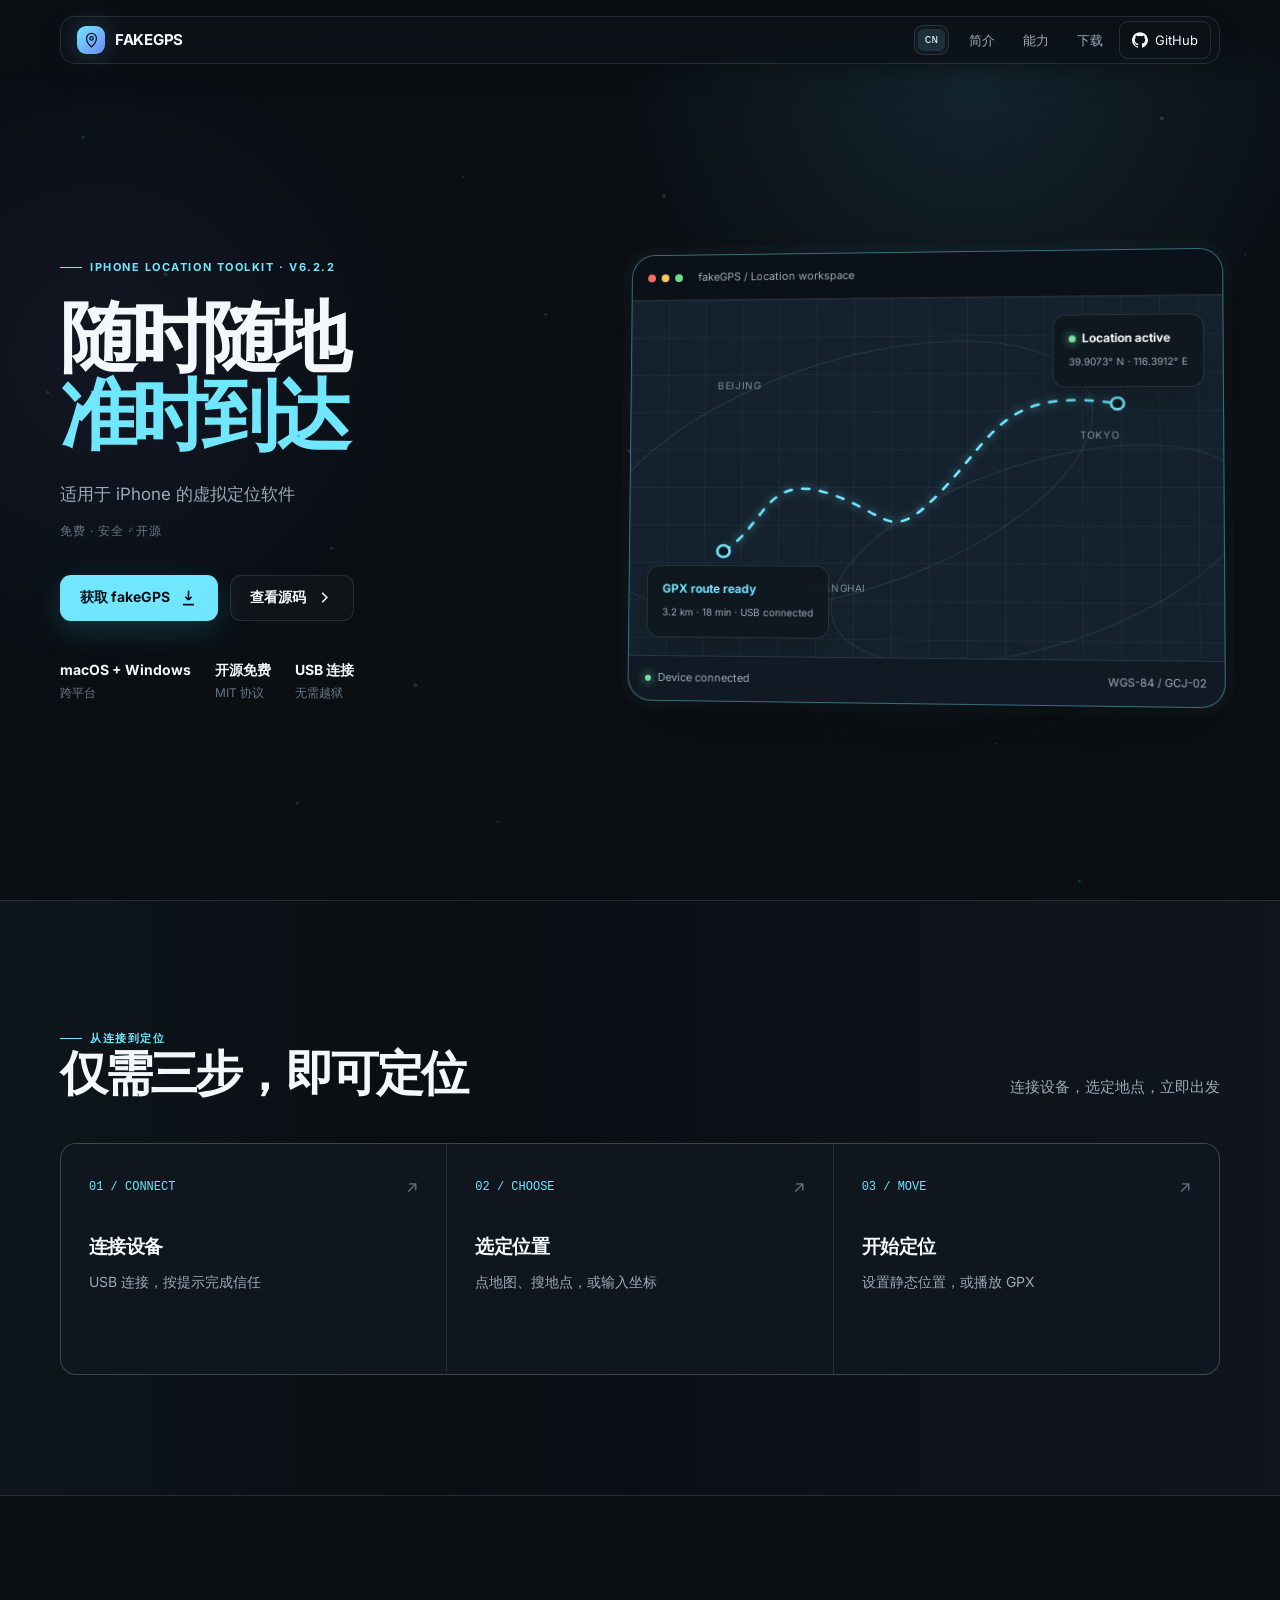
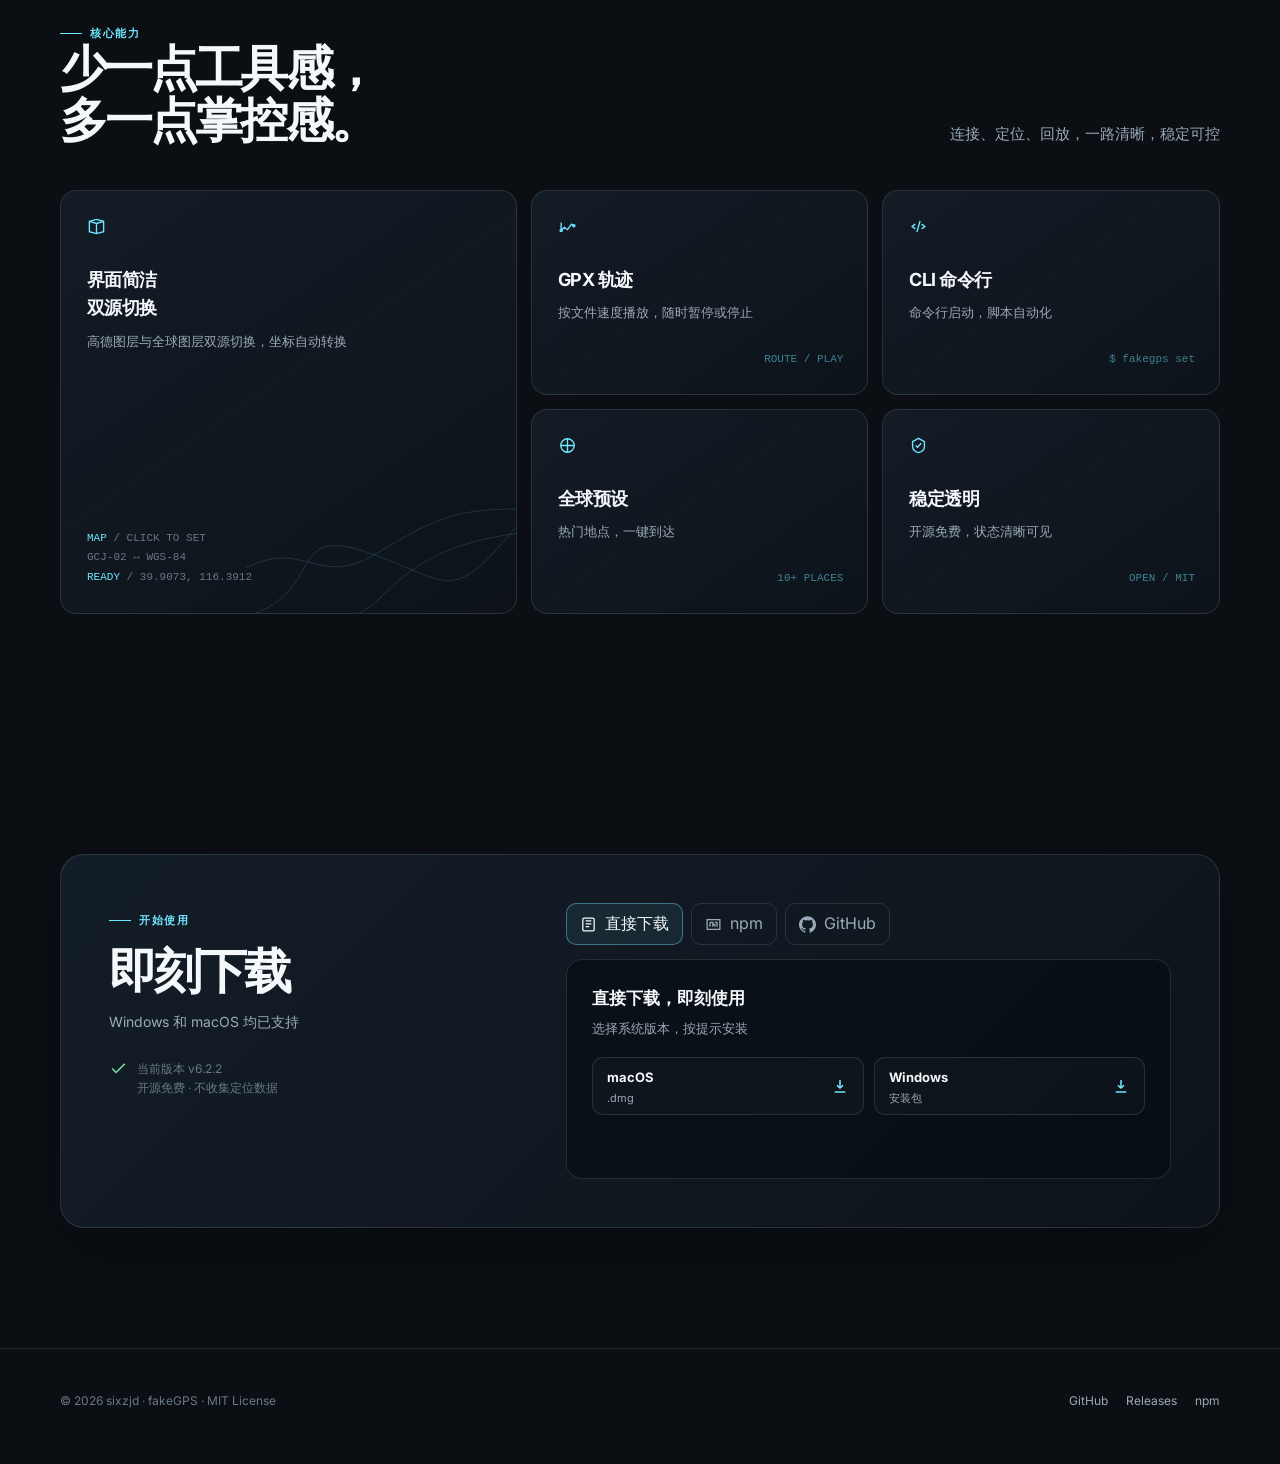
==== index.html @ bf34155f "content: clarify product purpose in hero" ====
<!doctype html>
<html lang="zh-CN">
<head>
  <meta charset="utf-8">
  <meta name="viewport" content="width=device-width, initial-scale=1">
  <meta name="theme-color" content="#0b0f14">
  <meta name="description" content="fakeGPS 是一款适用于 macOS 和 Windows 的 iPhone 虚拟定位工具。连接 iPhone，选择地点，立即生效，支持地图点选、GPX 轨迹和坐标转换。">
  <meta name="keywords" content="fakeGPS, Fake GPS, iPhone 虚拟定位, iPhone GPS 模拟, iOS 虚拟定位, GPS spoofing, iPhone location changer, GPX, macOS, Windows">
  <meta name="author" content="sixzjd">
  <meta name="robots" content="index,follow,max-image-preview:large">
  <link rel="canonical" href="https://www.sixzjd.sbs/">
  <link rel="alternate" hreflang="zh-CN" href="https://www.sixzjd.sbs/">
  <link rel="alternate" hreflang="en" href="https://www.sixzjd.sbs/?lang=en">
  <link rel="alternate" hreflang="x-default" href="https://www.sixzjd.sbs/">
  <link rel="icon" type="image/svg+xml" href="/favicon.svg">
  <title>fakeGPS — 随时随地，准时到达</title>
  <meta property="og:type" content="website">
  <meta property="og:site_name" content="fakeGPS">
  <meta property="og:title" content="fakeGPS — iPhone 虚拟定位工具">
  <meta property="og:description" content="连接 iPhone，选择地点，立即生效。支持 macOS、Windows、地图点选与 GPX 轨迹。">
  <meta property="og:url" content="https://www.sixzjd.sbs/">
  <meta property="og:image" content="https://www.sixzjd.sbs/og-image.svg">
  <meta name="twitter:card" content="summary_large_image">
  <meta name="twitter:title" content="fakeGPS — iPhone 虚拟定位工具">
  <meta name="twitter:description" content="A clean iPhone virtual location tool for macOS and Windows.">
  <meta name="twitter:image" content="https://www.sixzjd.sbs/og-image.svg">
  <style>
    @import url('https://fonts.googleapis.com/css2?family=Inter:wght@400;500;600;700;800&display=swap');

    :root {
      --bg: #0b0f14;
      --bg-soft: #10161e;
      --panel: rgba(19, 28, 38, .76);
      --panel-solid: #141e29;
      --panel-hover: #1a2936;
      --line: rgba(205, 229, 240, .13);
      --line-strong: rgba(116, 225, 255, .42);
      --text: #f5f8fa;
      --muted: #9baab8;
      --faint: #687887;
      --cyan: #70e7ff;
      --cyan-strong: #22c7ed;
      --indigo: #a0a9ff;
      --green: #79e2a1;
      --danger: #ff8e8e;
      --radius-sm: 10px;
      --radius-md: 16px;
      --radius-lg: 24px;
      --ease: cubic-bezier(.16, 1, .3, 1);
      --shadow: 0 24px 80px rgba(0, 0, 0, .28);
    }

    * { box-sizing: border-box; }
    html { scroll-behavior: smooth; }
    body {
      margin: 0;
      background: var(--bg);
      color: var(--text);
      font-family: Inter, -apple-system, BlinkMacSystemFont, "Segoe UI", sans-serif;
      line-height: 1.6;
      -webkit-font-smoothing: antialiased;
      overflow-x: hidden;
    }
    body::before {
      content: "";
      position: fixed;
      inset: 0;
      pointer-events: none;
      background:
        radial-gradient(circle at 76% 8%, rgba(70, 184, 220, .13), transparent 28%),
        radial-gradient(circle at 8% 40%, rgba(103, 112, 224, .08), transparent 24%);
      z-index: -2;
    }
    a { color: inherit; }
    button, a { -webkit-tap-highlight-color: transparent; }
    button { font: inherit; }
    :focus-visible { outline: 2px solid var(--cyan); outline-offset: 4px; }
    .skip-link { position: fixed; left: 16px; top: 12px; transform: translateY(-160%); z-index: 999; background: var(--cyan); color: #061018; padding: 10px 14px; border-radius: 8px; font-weight: 700; }
    .skip-link:focus { transform: translateY(0); }
    .wrap { width: min(1160px, calc(100% - 40px)); margin: 0 auto; }

    /* Navigation */
    .nav-shell { position: sticky; top: 0; z-index: 50; padding: 16px 0; background: linear-gradient(var(--bg) 40%, transparent); }
    nav { display: flex; align-items: center; justify-content: space-between; min-height: 48px; padding: 0 8px 0 16px; border: 1px solid var(--line); border-radius: 15px; background: rgba(13, 19, 26, .78); backdrop-filter: blur(18px); box-shadow: 0 10px 30px rgba(0,0,0,.12); }
    .brand { display: inline-flex; align-items: center; gap: 10px; text-decoration: none; font-size: 15px; font-weight: 700; letter-spacing: -.02em; }
    .brand-mark { display: grid; place-items: center; width: 28px; height: 28px; border-radius: 9px; background: linear-gradient(135deg, var(--cyan), #7288ff); color: #061018; box-shadow: 0 0 24px rgba(112, 231, 255, .22); }
    .brand-mark svg { width: 17px; height: 17px; }
    .nav-links { display: flex; align-items: center; gap: 4px; }
    .language-switch { display: inline-flex; align-items: center; gap: 3px; margin-right: 4px; padding: 3px; border: 1px solid var(--line); border-radius: 9px; background: rgba(255,255,255,.03); }
    .language-switch button { border: 0; border-radius: 6px; padding: 5px 7px; color: var(--muted); background: transparent; font: 11px ui-monospace, SFMono-Regular, Menlo, monospace; cursor: pointer; }
    .language-switch button.active, .language-switch button:hover { color: var(--text); background: rgba(112,231,255,.12); }
    .nav-links a { padding: 8px 12px; color: var(--muted); text-decoration: none; font-size: 13px; border-radius: 9px; transition: background .2s, color .2s; }
    .nav-links a:hover { color: var(--text); background: rgba(255,255,255,.06); }
    .nav-github { display: inline-flex !important; align-items: center; gap: 7px; color: var(--text) !important; border: 1px solid var(--line); }
    .nav-github svg { width: 16px; height: 16px; }

    /* Shared */
    .eyebrow { display: inline-flex; align-items: center; gap: 8px; color: var(--cyan); font-size: 11px; font-weight: 700; letter-spacing: .14em; text-transform: uppercase; }
    .eyebrow::before { content: ""; width: 22px; height: 1px; background: var(--cyan); }
    h1, h2, h3, p { margin: 0; }
    h1 { font-size: clamp(42px, 6vw, 78px); line-height: 1.02; letter-spacing: -.075em; }
    h2 { font-size: clamp(30px, 4vw, 48px); line-height: 1.08; letter-spacing: -.06em; }
    .muted { color: var(--muted); }
    .section { padding: 120px 0; }
    .section-head { display: flex; align-items: end; justify-content: space-between; gap: 32px; margin-bottom: 44px; }
    .section-head p { max-width: 420px; color: var(--muted); font-size: 15px; }
    .icon { width: 19px; height: 19px; flex: 0 0 auto; }

    /* Hero */
    .hero { position: relative; min-height: calc(100vh - 80px); display: grid; grid-template-columns: .9fr 1.1fr; align-items: center; gap: 76px; padding: 82px 0 110px; }
    .hero-copy { position: relative; z-index: 2; }
    .hero-copy h1 { max-width: 640px; margin: 22px 0 24px; }
    .hero-copy h1 span { display: block; }
    .hero-copy h1 .hero-title-primary { color: var(--text); }
    .hero-copy h1 .accent { color: var(--cyan); }
    .hero-lede { max-width: 490px; color: var(--muted); font-size: 17px; line-height: 1.8; }
    .hero-proof { margin-top: 12px; color: var(--faint); font-size: 12px; letter-spacing: .08em; }
    .hero-actions { display: flex; flex-wrap: wrap; gap: 12px; margin-top: 34px; }
    .button { display: inline-flex; align-items: center; justify-content: center; gap: 9px; min-height: 46px; padding: 0 19px; border-radius: 11px; border: 1px solid transparent; text-decoration: none; font-size: 14px; font-weight: 700; cursor: pointer; transition: transform .22s var(--ease), background .22s, border-color .22s, box-shadow .22s; }
    .button:hover { transform: translateY(-2px); }
    .button-primary { color: #061018; background: var(--cyan); box-shadow: 0 10px 30px rgba(34, 199, 237, .18); }
    .button-primary:hover { background: #a1f2ff; box-shadow: 0 14px 38px rgba(34, 199, 237, .28); }
    .button-ghost { color: var(--text); border-color: var(--line); background: rgba(255,255,255,.025); }
    .button-ghost:hover { background: rgba(255,255,255,.08); border-color: var(--line-strong); }
    .hero-meta { display: flex; gap: 24px; margin-top: 38px; color: var(--faint); font-size: 12px; }
    .hero-meta strong { display: block; margin-bottom: 2px; color: var(--text); font-size: 14px; }

    /* Product preview */
    .preview-wrap { position: relative; min-width: 0; perspective: 1200px; }
    .preview-glow { position: absolute; inset: 12% 8% -8%; background: radial-gradient(ellipse, rgba(82, 194, 230, .22), transparent 68%); filter: blur(25px); pointer-events: none; }
    .preview { position: relative; overflow: hidden; border: 1px solid var(--line-strong); border-radius: var(--radius-lg); background: #111a24; box-shadow: var(--shadow), 0 0 0 8px rgba(112,231,255,.025); transform: rotateY(-4deg) rotateX(2deg); transition: transform .6s var(--ease); }
    .preview-wrap:hover .preview { transform: rotateY(0) rotateX(0) translateY(-4px); }
    .preview-top { display: flex; align-items: center; gap: 8px; height: 46px; padding: 0 16px; border-bottom: 1px solid var(--line); background: rgba(8, 13, 18, .6); }
    .traffic { display: flex; gap: 6px; }
    .traffic i { width: 8px; height: 8px; border-radius: 50%; background: #ff6f68; }
    .traffic i:nth-child(2) { background: #f7c95e; }
    .traffic i:nth-child(3) { background: #6ce18b; }
    .preview-title { margin-left: 8px; color: var(--muted); font-size: 11px; }
    .preview-map { position: relative; min-height: 360px; overflow: hidden; background-color: #15222d; background-image: linear-gradient(rgba(130, 190, 210, .055) 1px, transparent 1px), linear-gradient(90deg, rgba(130, 190, 210, .055) 1px, transparent 1px); background-size: 38px 38px; }
    .preview-map::before, .preview-map::after { content: ""; position: absolute; border: 1px solid rgba(112,231,255,.12); border-radius: 50%; transform: rotate(-18deg); }
    .preview-map::before { width: 520px; height: 230px; left: -45px; top: 64px; }
    .preview-map::after { width: 430px; height: 180px; right: -35px; bottom: 12px; }
    .route { position: absolute; inset: 14% 12%; width: 76%; height: 70%; overflow: visible; }
    .route path { fill: none; stroke: var(--cyan); stroke-width: 3; stroke-linecap: round; stroke-dasharray: 8 12; animation: route-flow 3s linear infinite; filter: drop-shadow(0 0 5px rgba(112,231,255,.7)); }
    .route circle { fill: #101922; stroke: var(--cyan); stroke-width: 3; }
    @keyframes route-flow { to { stroke-dashoffset: -40; } }
    .map-label { position: absolute; color: rgba(214, 239, 246, .55); font-size: 10px; letter-spacing: .06em; }
    .label-a { left: 15%; top: 22%; } .label-b { right: 17%; top: 36%; } .label-c { left: 31%; bottom: 17%; }
    .preview-card { position: absolute; padding: 13px 15px; border: 1px solid var(--line); border-radius: 13px; background: rgba(14, 22, 30, .86); backdrop-filter: blur(13px); box-shadow: 0 16px 35px rgba(0,0,0,.22); }
    .preview-card strong { display: block; font-size: 12px; }
    .preview-card span { color: var(--muted); font-size: 10px; }
    .location-card { top: 18px; right: 18px; }
    .location-card strong::before { content: ""; display: inline-block; width: 7px; height: 7px; margin-right: 6px; border-radius: 50%; background: var(--green); box-shadow: 0 0 10px var(--green); }
    .route-card { left: 18px; bottom: 18px; }
    .route-card strong { color: var(--cyan); }
    .preview-caption { display: flex; align-items: center; justify-content: space-between; padding: 13px 17px; border-top: 1px solid var(--line); color: var(--muted); font-size: 11px; }
    .live-dot { display: inline-flex; align-items: center; gap: 7px; }
    .live-dot::before { content: ""; width: 6px; height: 6px; border-radius: 50%; background: var(--green); box-shadow: 0 0 10px var(--green); }

    /* Story */
    .story { border-top: 1px solid var(--line); border-bottom: 1px solid var(--line); background: linear-gradient(90deg, rgba(112,231,255,.035), transparent 32%, rgba(160,169,255,.04)); }
    .steps { display: grid; grid-template-columns: repeat(3, 1fr); gap: 1px; overflow: hidden; border: 1px solid var(--line); border-radius: var(--radius-md); background: var(--line); }
    .step { position: relative; min-height: 230px; padding: 28px; background: rgba(13, 20, 28, .88); transition: background .25s; }
    .step:hover { background: var(--panel-hover); }
    .step-number { color: var(--cyan); font-family: ui-monospace, SFMono-Regular, Menlo, monospace; font-size: 12px; }
    .step h3 { margin: 34px 0 9px; font-size: 19px; letter-spacing: -.03em; }
    .step p { color: var(--muted); font-size: 14px; }
    .step-arrow { position: absolute; top: 30px; right: 28px; color: var(--faint); }

    /* Features */
    .feature-grid { display: grid; grid-template-columns: 1.15fr .85fr .85fr; grid-template-rows: auto auto; gap: 14px; }
    .feature { position: relative; min-height: 205px; overflow: hidden; padding: 26px; border: 1px solid var(--line); border-radius: var(--radius-md); background: linear-gradient(145deg, rgba(21, 31, 42, .82), rgba(14, 20, 27, .78)); transition: border-color .25s, transform .25s var(--ease), box-shadow .25s; }
    .feature:hover { border-color: var(--line-strong); transform: translateY(-3px); box-shadow: 0 18px 48px rgba(0,0,0,.18); }
    .feature-large { grid-row: span 2; min-height: 424px; }
    .feature svg { color: var(--cyan); }
    .feature h3 { margin: 22px 0 8px; font-size: 18px; letter-spacing: -.03em; }
    .feature p { max-width: 330px; color: var(--muted); font-size: 13px; }
    .feature-code { position: absolute; right: 24px; bottom: 24px; color: rgba(112,231,255,.52); font: 11px/1.8 ui-monospace, SFMono-Regular, Menlo, monospace; }
    .feature-large .feature-code { left: 26px; right: auto; bottom: 25px; color: var(--faint); }
    .feature-large .feature-code b { color: var(--cyan); font-weight: 500; }
    .feature-map-lines { position: absolute; right: -30px; bottom: -35px; width: 300px; opacity: .48; }

    /* Downloads */
    .download-shell { display: grid; grid-template-columns: .8fr 1.2fr; gap: 54px; align-items: start; padding: 48px; border: 1px solid var(--line); border-radius: var(--radius-lg); background: linear-gradient(135deg, rgba(23, 35, 47, .74), rgba(14, 20, 27, .9)); box-shadow: var(--shadow); }
    .download-shell h2 { margin: 16px 0 14px; }
    .download-shell > div > p { color: var(--muted); font-size: 14px; }
    .download-note { display: flex; gap: 9px; margin-top: 25px; color: var(--faint); font-size: 12px; }
    .download-note svg { color: var(--green); }
    .download-tabs { display: flex; gap: 8px; margin-bottom: 14px; }
    .download-tab { display: inline-flex; align-items: center; gap: 8px; min-height: 42px; padding: 0 13px; color: var(--muted); border: 1px solid var(--line); border-radius: 10px; background: transparent; cursor: pointer; transition: color .2s, border-color .2s, background .2s; }
    .download-tab svg { width: 17px; height: 17px; }
    .download-tab:hover, .download-tab.active { color: var(--text); border-color: var(--line-strong); background: rgba(112,231,255,.08); }
    .download-panel { min-height: 220px; padding: 25px; border: 1px solid var(--line); border-radius: var(--radius-md); background: rgba(7, 12, 17, .55); }
    .download-panel[hidden] { display: none; }
    .download-panel h3 { margin-bottom: 6px; font-size: 17px; }
    .download-panel p { margin-bottom: 18px; color: var(--muted); font-size: 13px; }
    .download-options { display: grid; grid-template-columns: repeat(2, 1fr); gap: 10px; }
    .download-option { display: flex; align-items: center; justify-content: space-between; gap: 12px; min-height: 58px; padding: 0 14px; border: 1px solid var(--line); border-radius: 11px; color: var(--text); text-decoration: none; background: rgba(255,255,255,.025); transition: background .2s, border-color .2s, transform .2s; }
    .download-option:hover { border-color: var(--line-strong); background: rgba(112,231,255,.08); transform: translateY(-2px); }
    .download-option small { display: block; color: var(--muted); font-size: 11px; }
    .download-option strong { font-size: 13px; }
    .download-option svg { width: 18px; height: 18px; color: var(--cyan); }
    .command { padding: 15px; border: 1px solid var(--line); border-radius: 10px; color: var(--cyan); background: #091016; font: 13px/1.8 ui-monospace, SFMono-Regular, Menlo, monospace; word-break: break-word; }
    .command span { color: var(--muted); }

    /* Footer */
    footer { padding: 42px 0 54px; border-top: 1px solid var(--line); }
    .footer-row { display: flex; align-items: center; justify-content: space-between; gap: 20px; color: var(--faint); font-size: 12px; }
    .footer-links { display: flex; flex-wrap: wrap; gap: 18px; }
    .footer-links a { color: var(--muted); text-decoration: none; }
    .footer-links a:hover { color: var(--cyan); }

    /* Ambient particles */
    #ambient { position: fixed; inset: 0; z-index: -1; pointer-events: none; opacity: .58; }
    .reveal { opacity: 0; transform: translateY(22px); transition: opacity .65s var(--ease), transform .65s var(--ease); }
    .reveal.is-visible { opacity: 1; transform: none; }

    @media (max-width: 900px) {
      .hero { grid-template-columns: 1fr; gap: 48px; padding-top: 60px; }
      .hero-copy { text-align: center; }
      .hero-copy h1, .hero-lede { margin-left: auto; margin-right: auto; }
      .hero-actions, .hero-meta { justify-content: center; }
      .feature-grid { grid-template-columns: repeat(2, 1fr); }
      .feature-large { grid-row: auto; min-height: 260px; }
      .download-shell { grid-template-columns: 1fr; gap: 32px; padding: 32px; }
    }
    @media (max-width: 640px) {
      .wrap { width: min(100% - 28px, 1160px); }
      .nav-shell { padding-top: 10px; }
      .nav-links a:not(.nav-github) { display: none; }
      .nav-github { padding: 8px 10px !important; }
      .nav-github span { display: none; }
      .section { padding: 80px 0; }
      .section-head { display: block; margin-bottom: 28px; }
      .section-head p { margin-top: 14px; }
      h1 { font-size: clamp(42px, 13vw, 62px); }
      .hero { min-height: auto; padding: 56px 0 84px; }
      .hero-lede { font-size: 15px; }
      .hero-meta { gap: 14px; }
      .preview-map { min-height: 290px; }
      .steps, .feature-grid { grid-template-columns: 1fr; }
      .step { min-height: 180px; }
      .feature-large { min-height: 260px; }
      .download-shell { padding: 22px; }
      .download-tabs { overflow-x: auto; padding-bottom: 2px; }
      .download-tab { flex: 0 0 auto; }
      .download-options { grid-template-columns: 1fr; }
      .footer-row { align-items: flex-start; flex-direction: column; }
    }
    @media (prefers-reduced-motion: reduce) {
      *, *::before, *::after { scroll-behavior: auto !important; animation-duration: .01ms !important; animation-iteration-count: 1 !important; transition-duration: .01ms !important; }
      #ambient { display: none; }
      .reveal { opacity: 1; transform: none; }
    }
  </style>
  <script type="application/ld+json">
  {"@context":"https://schema.org","@type":"SoftwareApplication","name":"fakeGPS","url":"https://www.sixzjd.sbs/","description":"A clean virtual location tool for iPhone on macOS and Windows.","softwareVersion":"6.2.2","applicationCategory":"UtilitiesApplication","operatingSystem":"macOS, Windows","applicationSubCategory":"GPS spoofing and GPX route playback","featureList":["iPhone virtual location","GPX route playback","AMap and global map sources","GCJ-02 and WGS-84 conversion"],"keywords":"fakeGPS, iPhone virtual location, iPhone GPS simulator, GPS spoofing, GPX","license":"https://opensource.org/licenses/MIT","downloadUrl":"https://github.com/sixzjd/fakeGPS-for-iPhone/releases/latest","codeRepository":"https://github.com/sixzjd/fakeGPS-for-iPhone"}
  </script>
</head>
<body>
  <a class="skip-link" href="#main">跳到主要内容</a>
  <canvas id="ambient" aria-hidden="true"></canvas>
  <div class="nav-shell"><div class="wrap"><nav aria-label="主导航">
    <a class="brand" href="/" aria-label="FAKEGPS 首页"><span class="brand-mark"><svg viewBox="0 0 24 24" fill="none" stroke="currentColor" stroke-width="1.8"><path d="M12 21s7-6.2 7-12a7 7 0 1 0-14 0c0 5.8 7 12 7 12Z"/><circle cx="12" cy="9" r="2.4"/></svg></span>FAKEGPS</a>
    <div class="nav-links"><div class="language-switch" aria-label="Language"><button type="button" data-lang-toggle="true" class="active">CN</button></div><a href="#workflow">简介</a><a href="#features">能力</a><a href="#download">下载</a><a class="nav-github" href="https://github.com/sixzjd/fakeGPS-for-iPhone" target="_blank" rel="noreferrer" aria-label="在 GitHub 查看 fakeGPS 源码"><svg viewBox="0 0 24 24" fill="currentColor"><path d="M12 .3a12 12 0 0 0-3.79 23.39c.6.11.82-.26.82-.58v-2.04c-3.34.73-4.04-1.61-4.04-1.61-.55-1.39-1.34-1.76-1.34-1.76-1.09-.75.08-.74.08-.74 1.2.09 1.84 1.23 1.84 1.23 1.07 1.84 2.8 1.31 3.49 1 .11-.78.42-1.31.76-1.61-2.67-.3-5.47-1.34-5.47-5.94 0-1.31.47-2.38 1.24-3.22-.12-.3-.54-1.53.12-3.18 0 0 1.01-.32 3.3 1.23a11.5 11.5 0 0 1 6 0c2.29-1.55 3.3-1.23 3.3-1.23.66 1.65.24 2.88.12 3.18.77.84 1.24 1.91 1.24 3.22 0 4.61-2.81 5.63-5.48 5.93.43.37.81 1.1.81 2.22v3.29c0 .32.22.69.83.58A12 12 0 0 0 12 .3Z"/></svg><span>GitHub</span></a></div>
  </nav></div></div>

  <main id="main">
    <section class="wrap hero">
      <div class="hero-copy reveal"><div class="eyebrow">iPhone location toolkit · v6.2.2</div><h1><span class="hero-title-primary">随时随地</span><span class="accent">准时到达</span></h1><p class="hero-lede">适用于 iPhone 的虚拟定位软件</p><div class="hero-proof">免费 · 安全 · 开源</div><div class="hero-actions"><a class="button button-primary" href="#download">获取 fakeGPS <svg class="icon" viewBox="0 0 24 24" fill="none" stroke="currentColor" stroke-width="2"><path d="M12 3v12m0 0 4-4m-4 4-4-4M5 21h14"/></svg></a><a class="button button-ghost" href="https://github.com/sixzjd/fakeGPS-for-iPhone" target="_blank" rel="noreferrer">查看源码 <svg class="icon" viewBox="0 0 24 24" fill="none" stroke="currentColor" stroke-width="2"><path d="m9 18 6-6-6-6"/></svg></a></div><div class="hero-meta"><div><strong>macOS + Windows</strong>跨平台</div><div><strong>开源免费</strong>MIT 协议</div><div><strong>USB 连接</strong>无需越狱</div></div></div>
      <div class="preview-wrap reveal"><div class="preview-glow"></div><div class="preview"><div class="preview-top"><span class="traffic"><i></i><i></i><i></i></span><span class="preview-title">fakeGPS / Location workspace</span></div><div class="preview-map"><span class="map-label label-a">BEIJING</span><span class="map-label label-b">TOKYO</span><span class="map-label label-c">SHANGHAI</span><svg class="route" viewBox="0 0 500 300" preserveAspectRatio="none" aria-label="地图上的定位路线"><path d="M28 244 C75 214, 74 150, 145 174 S213 239, 273 170 S343 48, 465 68"/><circle cx="28" cy="244" r="7"/><circle cx="465" cy="68" r="7"/></svg><div class="preview-card location-card"><strong>Location active</strong><span>39.9073° N · 116.3912° E</span></div><div class="preview-card route-card"><strong>GPX route ready</strong><span>3.2 km · 18 min · USB connected</span></div></div><div class="preview-caption"><span class="live-dot">Device connected</span><span>WGS-84 / GCJ-02</span></div></div></div>
    </section>

    <section class="story section" id="workflow"><div class="wrap"><div class="section-head reveal"><div><div class="eyebrow">从连接到定位</div><h2>仅需三步，即可定位</h2></div><p>连接设备，选定地点，立即出发</p></div><div class="steps"><article class="step reveal"><span class="step-number">01 / CONNECT</span><h3>连接设备</h3><p>USB 连接，按提示完成信任</p><span class="step-arrow">↗</span></article><article class="step reveal"><span class="step-number">02 / CHOOSE</span><h3>选定位置</h3><p>点地图、搜地点，或输入坐标</p><span class="step-arrow">↗</span></article><article class="step reveal"><span class="step-number">03 / MOVE</span><h3>开始定位</h3><p>设置静态位置，或播放 GPX</p><span class="step-arrow">↗</span></article></div></div></section>

    <section class="section" id="features"><div class="wrap"><div class="section-head reveal"><div><div class="eyebrow">核心能力</div><h2>少一点工具感，<br>多一点掌控感。</h2></div><p>连接、定位、回放，一路清晰，稳定可控</p></div><div class="feature-grid"><article class="feature feature-large reveal"><svg class="icon" viewBox="0 0 24 24" fill="none" stroke="currentColor" stroke-width="1.7"><path d="M3 5.5 12 3l9 2.5v13L12 21l-9-2.5v-13Z"/><path d="m3 5.5 9 2.7 9-2.7M12 8.2V21"/></svg><h3>界面简洁<br>双源切换</h3><p>高德图层与全球图层双源切换，坐标自动转换</p><div class="feature-code"><b>MAP</b>  /  CLICK TO SET<br>GCJ-02  ↔  WGS-84<br><b>READY</b>  /  39.9073, 116.3912</div><svg class="feature-map-lines" viewBox="0 0 300 180" fill="none"><path d="M8 146C80 118 40 55 126 86s78 54 160-46M22 174c58-42 75-7 112-44s70-57 148-66M0 100c56-30 72 20 128-13s80-50 162-45" stroke="currentColor" stroke-opacity=".33"/></svg></article><article class="feature reveal"><svg class="icon" viewBox="0 0 24 24" fill="none" stroke="currentColor" stroke-width="1.7"><path d="M4 17V7m0 10 4-4 4 3 5-7 3 2"/><circle cx="4" cy="17" r="1.4"/><circle cx="20" cy="11" r="1.4"/></svg><h3>GPX 轨迹</h3><p>按文件速度播放，随时暂停或停止</p><div class="feature-code">ROUTE / PLAY</div></article><article class="feature reveal"><svg class="icon" viewBox="0 0 24 24" fill="none" stroke="currentColor" stroke-width="1.7"><path d="m8 9-4 3 4 3M16 9l4 3-4 3M14 5l-4 14"/></svg><h3>CLI 命令行</h3><p>命令行启动，脚本自动化</p><div class="feature-code">$ fakegps set</div></article><article class="feature reveal"><svg class="icon" viewBox="0 0 24 24" fill="none" stroke="currentColor" stroke-width="1.7"><path d="M12 3v18M3 12h18"/><circle cx="12" cy="12" r="8.5"/></svg><h3>全球预设</h3><p>热门地点，一键到达</p><div class="feature-code">10+ PLACES</div></article><article class="feature reveal"><svg class="icon" viewBox="0 0 24 24" fill="none" stroke="currentColor" stroke-width="1.7"><path d="M12 3 4.5 7.2v5.6c0 4 2.7 6.8 7.5 8.2 4.8-1.4 7.5-4.2 7.5-8.2V7.2L12 3Z"/><path d="m8.5 12 2.2 2.2 4.8-5"/></svg><h3>稳定透明</h3><p>开源免费，状态清晰可见</p><div class="feature-code">OPEN / MIT</div></article></div></div></section>

    <section class="section" id="download"><div class="wrap"><div class="download-shell reveal"><div><div class="eyebrow">开始使用</div><h2>即刻下载</h2><p>Windows 和 macOS 均已支持</p><div class="download-note"><svg class="icon" viewBox="0 0 24 24" fill="none" stroke="currentColor" stroke-width="2"><path d="M20 6 9 17l-5-5"/></svg><span>当前版本 v6.2.2<br>开源免费 · 不收集定位数据</span></div></div><div><div class="download-tabs" role="tablist" aria-label="安装方式"><button class="download-tab active" role="tab" aria-selected="true" data-tab="binary"><svg viewBox="0 0 24 24" fill="none" stroke="currentColor" stroke-width="1.8"><rect x="4" y="3" width="16" height="18" rx="2"/><path d="M8 7h8M8 11h8M8 15h5"/></svg>直接下载</button><button class="download-tab" role="tab" aria-selected="false" data-tab="npm"><svg viewBox="0 0 24 24" fill="none" stroke="currentColor" stroke-width="1.8"><path d="M3 5h18v14H3zM7 9v6m0-6h4v6m0 0v-3h3v3m0-6h3v6"/></svg>npm</button><button class="download-tab" role="tab" aria-selected="false" data-tab="github"><svg viewBox="0 0 24 24" fill="currentColor"><path d="M12 .3a12 12 0 0 0-3.79 23.39c.6.11.82-.26.82-.58v-2.04c-3.34.73-4.04-1.61-4.04-1.61-.55-1.39-1.34-1.76-1.34-1.76-1.09-.75.08-.74.08-.74 1.2.09 1.84 1.23 1.84 1.23 1.07 1.84 2.8 1.31 3.49 1 .11-.78.42-1.31.76-1.61-2.67-.3-5.47-1.34-5.47-5.94 0-1.31.47-2.38 1.24-3.22-.12-.3-.54-1.53.12-3.18 0 0 1.01-.32 3.3 1.23a11.5 11.5 0 0 1 6 0c2.29-1.55 3.3-1.23 3.3-1.23.66 1.65.24 2.88.12 3.18.77.84 1.24 1.91 1.24 3.22 0 4.61-2.81 5.63-5.48 5.93.43.37.81 1.1.81 2.22v3.29c0 .32.22.69.83.58A12 12 0 0 0 12 .3Z"/></svg>GitHub</button></div><div id="panel-binary" class="download-panel" role="tabpanel"><h3>直接下载，即刻使用</h3><p>选择系统版本，按提示安装</p><div class="download-options"><a class="download-option" href="/dl/FakeGPS-macOS.dmg" download><span><strong>macOS</strong><small>.dmg</small></span><svg viewBox="0 0 24 24" fill="none" stroke="currentColor" stroke-width="2"><path d="M12 4v11m0 0 4-4m-4 4-4-4M5 20h14"/></svg></a><a class="download-option" href="/dl/FakeGPS-Windows-Setup.exe" download><span><strong>Windows</strong><small>安装包</small></span><svg viewBox="0 0 24 24" fill="none" stroke="currentColor" stroke-width="2"><path d="M12 4v11m0 0 4-4m-4 4-4-4M5 20h14"/></svg></a></div></div><div id="panel-npm" class="download-panel" role="tabpanel" hidden><h3>通过 npm 安装</h3><p>自动识别平台，首次运行即完成下载</p><div class="command"><span>$</span> npm install -g fakegps<br><span>$</span> fakegps</div></div><div id="panel-github" class="download-panel" role="tabpanel" hidden><h3>从 GitHub 获取源码</h3><p>适合阅读、修改或自行构建</p><div class="command"><span>$</span> git clone https://github.com/sixzjd/fakeGPS-for-iPhone.git<br><span>$</span> cd fakeGPS-for-iPhone<br><span>$</span> pip install -r requirements.txt<br><span>$</span> python run_gui.py</div><a class="button button-ghost" style="margin-top:14px" href="https://github.com/sixzjd/fakeGPS-for-iPhone" target="_blank" rel="noreferrer">打开 GitHub 仓库 <svg class="icon" viewBox="0 0 24 24" fill="currentColor"><path d="M12 .3a12 12 0 0 0-3.79 23.39c.6.11.82-.26.82-.58v-2.04c-3.34.73-4.04-1.61-4.04-1.61-.55-1.39-1.34-1.76-1.34-1.76-1.09-.75.08-.74.08-.74 1.2.09 1.84 1.23 1.84 1.23 1.07 1.84 2.8 1.31 3.49 1 .11-.78.42-1.31.76-1.61-2.67-.3-5.47-1.34-5.47-5.94 0-1.31.47-2.38 1.24-3.22-.12-.3-.54-1.53.12-3.18 0 0 1.01-.32 3.3 1.23a11.5 11.5 0 0 1 6 0c2.29-1.55 3.3-1.23 3.3-1.23.66 1.65.24 2.88.12 3.18.77.84 1.24 1.91 1.24 3.22 0 4.61-2.81 5.63-5.48 5.93.43.37.81 1.1.81 2.22v3.29c0 .32.22.69.83.58A12 12 0 0 0 12 .3Z"/></svg></a></div></div></div></div></section>
  </main>
  <footer><div class="wrap footer-row"><div>© 2026 sixzjd · fakeGPS · MIT License</div><div class="footer-links"><a href="https://github.com/sixzjd/fakeGPS-for-iPhone" target="_blank" rel="noreferrer">GitHub</a><a href="https://github.com/sixzjd/fakeGPS-for-iPhone/releases" target="_blank" rel="noreferrer">Releases</a><a href="https://www.npmjs.com/package/fakegps" target="_blank" rel="noreferrer">npm</a></div></div></footer>
  <script>
    const translations = {
      zh: { nav: ['简介','能力','下载'], heroLead: '适用于 iPhone 的虚拟定位软件', workflowEyebrow: '从连接到定位', workflowTitle: '仅需三步，即可定位', workflowLead: '连接设备，选定地点，立即出发', steps: [['连接设备','USB 连接，按提示完成信任'],['选定位置','点地图、搜地点，或输入坐标'],['开始定位','设置静态位置，或播放 GPX']], featureEyebrow: '核心能力', featureTitle: '少一点工具感，<br>多一点掌控感。', featureLead: '连接、定位、回放，一路清晰，稳定可控', downloadEyebrow: '开始使用', downloadTitle: '即刻下载', downloadLead: 'Windows 和 macOS 均已支持' },
      en: { nav: ['Overview','Capabilities','Download'], heroLead: 'A virtual location tool for iPhone', workflowEyebrow: 'From connection to location', workflowTitle: 'Three steps to get moving', workflowLead: 'Connect, choose a place, and start', steps: [['Connect your iPhone','Plug in by USB and trust this computer'],['Choose a location','Click the map, search, or enter coordinates'],['Start locating','Set a fixed point or play a GPX route']], featureEyebrow: 'What it does', featureTitle: 'Less tool, more control.', featureLead: 'Connect, locate, and replay with a clear, steady workflow', downloadEyebrow: 'Get started', downloadTitle: 'Download now', downloadLead: 'Available for Windows and macOS.' }
    };
    const extendedCopy = {
      zh: {
        title: ['随时随地','准时到达'], proof: '免费 · 安全 · 开源', heroActions: ['获取 fakeGPS','查看源码'], meta: [['macOS + Windows','跨平台'],['开源免费','MIT 协议'],['USB 连接','无需越狱']], previewTitle: 'fakeGPS / Location workspace', previewLocation: 'Location active', previewRoute: 'GPX route ready', previewDevice: 'Device connected', skip: '跳到主要内容', navLabel: '主导航', githubLabel: '在 GitHub 查看 fakeGPS 源码',
        featureCards: [['界面简洁<br>双源切换','高德图层与全球图层双源切换，坐标自动转换'],['GPX 轨迹','按文件速度播放，随时暂停或停止'],['CLI 命令行','命令行启动，脚本自动化'],['全球预设','热门地点，一键到达'],['稳定透明','开源免费，状态清晰可见']], downloadTabs: ['直接下载','npm','GitHub'], binary: ['直接下载，即刻使用','选择系统版本，按提示安装'], npm: ['通过 npm 安装','自动识别平台，首次运行即完成下载'], github: ['从 GitHub 获取源码','适合阅读、修改或自行构建'], downloadNote: '当前版本 v6.2.2<br>开源免费 · 不收集定位数据', options: ['.dmg','安装包'], footer: '© 2026 sixzjd · fakeGPS · MIT License'
      },
      en: {
        title: ['Anywhere, Anytime','Always on Time'], proof: 'Free · Secure · Open source', heroActions: ['Get fakeGPS','View source'], meta: [['macOS + Windows','Cross-platform'],['Open source','MIT licensed'],['USB connection','No jailbreak']], previewTitle: 'fakeGPS / Location workspace', previewLocation: 'Location active', previewRoute: 'GPX route ready', previewDevice: 'Device connected', skip: 'Skip to content', navLabel: 'Main navigation', githubLabel: 'View fakeGPS on GitHub',
        featureCards: [['Clean interface<br>Dual map sources','Switch between AMap and global maps with automatic coordinate conversion'],['GPX routes','Play at the file speed, with pause and stop controls'],['CLI workflow','Launch from the command line and automate repeat tasks'],['Global presets','Popular destinations, ready in one click'],['Clear and open','Open source, free to use, easy to understand']], downloadTabs: ['Direct download','npm','GitHub'], binary: ['Download and get started','Choose your platform and install'], npm: ['Install with npm','Detects your platform and downloads on first run'], github: ['Get the source on GitHub','Read, modify, or build it yourself'], downloadNote: 'Current version v6.2.2<br>Open source · No location data collected', options: ['.dmg','Installer'], footer: '© 2026 sixzjd · fakeGPS · MIT License'
      }
    };
    function applyExtendedLanguage(lang) {
      const c = extendedCopy[lang] || extendedCopy.zh;
      const textNode = (selector, value, last) => { const el = document.querySelector(selector); if (!el) return; const node = last ? el.lastChild : el.firstChild; if (node && node.nodeType === 3) node.nodeValue = value; else el.textContent = value; };
      const allText = (selector, values) => document.querySelectorAll(selector).forEach((el, i) => { if (values[i] !== undefined) el.textContent = values[i]; });
      document.querySelector('.skip-link').textContent = c.skip;
      document.querySelector('nav').setAttribute('aria-label', c.navLabel);
      document.querySelector('.brand').lastChild.nodeValue = lang === 'en' ? 'FAKEGPS' : 'FAKEGPS';
      document.querySelector('.nav-github').setAttribute('aria-label', c.githubLabel);
      allText('.hero-copy h1 span', c.title);
      textNode('.hero-actions .button-primary', c.heroActions[0]); textNode('.hero-actions .button-ghost', c.heroActions[1]);
      document.querySelectorAll('.hero-meta > div').forEach((el, i) => { el.querySelector('strong').textContent = c.meta[i][0]; el.lastChild.nodeValue = c.meta[i][1]; });
      document.querySelector('.preview-title').textContent = c.previewTitle;
      document.querySelector('.location-card strong').textContent = c.previewLocation;
      document.querySelector('.route-card strong').textContent = c.previewRoute;
      document.querySelector('.live-dot').textContent = c.previewDevice;
      document.querySelector('.route').setAttribute('aria-label', lang === 'en' ? 'Location route on the map' : '地图上的定位路线');
      document.querySelectorAll('#features .feature h3').forEach((el, i) => el.innerHTML = c.featureCards[i][0]);
      document.querySelectorAll('#features .feature p').forEach((el, i) => el.textContent = c.featureCards[i][1]);
      document.querySelectorAll('.download-tab').forEach((el, i) => el.lastChild.nodeValue = c.downloadTabs[i]);
      document.querySelector('#panel-binary h3').textContent = c.binary[0]; document.querySelector('#panel-binary > p').textContent = c.binary[1];
      document.querySelector('#panel-npm h3').textContent = c.npm[0]; document.querySelector('#panel-npm > p').textContent = c.npm[1];
      document.querySelector('#panel-github h3').textContent = c.github[0]; document.querySelector('#panel-github > p').textContent = c.github[1];
      document.querySelector('.download-tabs').setAttribute('aria-label', lang === 'en' ? 'Download options' : '安装方式');
      textNode('#panel-github .button-ghost', lang === 'en' ? 'Open GitHub repository' : '打开 GitHub 仓库');
      document.querySelector('.download-note span').innerHTML = c.downloadNote; document.querySelector('.hero-proof').textContent = c.proof;
      allText('.download-option small', c.options);
      document.querySelector('footer .footer-row > div').textContent = c.footer;
      document.title = lang === 'en' ? 'fakeGPS — iPhone Virtual Location Tool' : 'fakeGPS — 随时随地，准时到达';
      document.querySelector('meta[name="description"]').setAttribute('content', lang === 'en' ? 'fakeGPS is a clean virtual location tool for iPhone on macOS and Windows. Choose a place, apply it instantly, and play GPX routes.' : 'fakeGPS 是一款适用于 macOS 和 Windows 的 iPhone 虚拟定位工具。连接 iPhone，选择地点，立即生效，支持地图点选、GPX 轨迹和坐标转换。');
    }
    function applyLanguage(lang) {
      const t = translations[lang] || translations.zh;
      const nav = document.querySelectorAll('.nav-links > a:not(.nav-github)');
      t.nav.forEach((value, i) => { if (nav[i]) nav[i].textContent = value; });
      document.querySelector('.hero-lede').textContent = t.heroLead;
      document.querySelector('#workflow .eyebrow').textContent = t.workflowEyebrow;
      document.querySelector('#workflow h2').textContent = t.workflowTitle;
      document.querySelector('#workflow .section-head > p').textContent = t.workflowLead;
      document.querySelectorAll('.step').forEach((step, i) => { step.querySelector('h3').textContent = t.steps[i][0]; step.querySelector('p').textContent = t.steps[i][1]; });
      document.querySelector('#features .eyebrow').textContent = t.featureEyebrow;
      document.querySelector('#features h2').innerHTML = t.featureTitle;
      document.querySelector('#features .section-head > p').textContent = t.featureLead;
      document.querySelector('#download .eyebrow').textContent = t.downloadEyebrow;
      document.querySelector('#download h2').textContent = t.downloadTitle;
      document.querySelector('#download .download-shell > div:first-child > p').textContent = t.downloadLead;
      document.querySelectorAll('.language-switch button').forEach(button => { button.classList.add('active'); button.textContent = lang === 'en' ? 'EN' : 'CN'; });
      document.documentElement.lang = lang === 'en' ? 'en' : 'zh-CN';
      localStorage.setItem('fakegps-language', lang);
      applyExtendedLanguage(lang);
    }
    document.querySelectorAll('.language-switch button').forEach(button => button.addEventListener('click', () => {
      applyLanguage((localStorage.getItem('fakegps-language') || 'zh') === 'zh' ? 'en' : 'zh');
    }));
    const requestedLanguage = new URLSearchParams(location.search).get('lang');
    applyLanguage(requestedLanguage === 'en' ? 'en' : (localStorage.getItem('fakegps-language') || 'zh'));
    const canvas = document.getElementById('ambient'), ctx = canvas.getContext('2d'); let cw = 0, ch = 0, points = [];
    function resizeCanvas() { cw = canvas.width = innerWidth * devicePixelRatio; ch = canvas.height = innerHeight * devicePixelRatio; canvas.style.width = innerWidth + 'px'; canvas.style.height = innerHeight + 'px'; ctx.setTransform(devicePixelRatio,0,0,devicePixelRatio,0,0); points = Array.from({length: 24}, (_, i) => ({x: (i * 83) % innerWidth, y: (i * 137) % innerHeight, r: 1 + (i % 3) / 2, vx: ((i % 2 ? 1 : -1) * .08), vy: ((i % 3 ? 1 : -1) * .05)})); }
    function paintAmbient() { ctx.clearRect(0,0,innerWidth,innerHeight); points.forEach(p => { p.x += p.vx; p.y += p.vy; if (p.x < -10) p.x = innerWidth + 10; if (p.x > innerWidth + 10) p.x = -10; if (p.y < -10) p.y = innerHeight + 10; if (p.y > innerHeight + 10) p.y = -10; ctx.beginPath(); ctx.arc(p.x,p.y,p.r,0,Math.PI*2); ctx.fillStyle='rgba(112,231,255,.27)'; ctx.fill(); }); requestAnimationFrame(paintAmbient); }
    resizeCanvas(); addEventListener('resize', resizeCanvas); paintAmbient();
    const observer = new IntersectionObserver(entries => entries.forEach(entry => { if (entry.isIntersecting) { entry.target.classList.add('is-visible'); observer.unobserve(entry.target); } }), {threshold:.12}); document.querySelectorAll('.reveal').forEach(el => observer.observe(el));
    document.querySelectorAll('.download-tab').forEach(tab => tab.addEventListener('click', () => { document.querySelectorAll('.download-tab').forEach(t => { t.classList.remove('active'); t.setAttribute('aria-selected','false'); }); document.querySelectorAll('.download-panel').forEach(p => p.hidden = true); tab.classList.add('active'); tab.setAttribute('aria-selected','true'); document.getElementById('panel-' + tab.dataset.tab).hidden = false; }));
  </script>
</body>
</html>
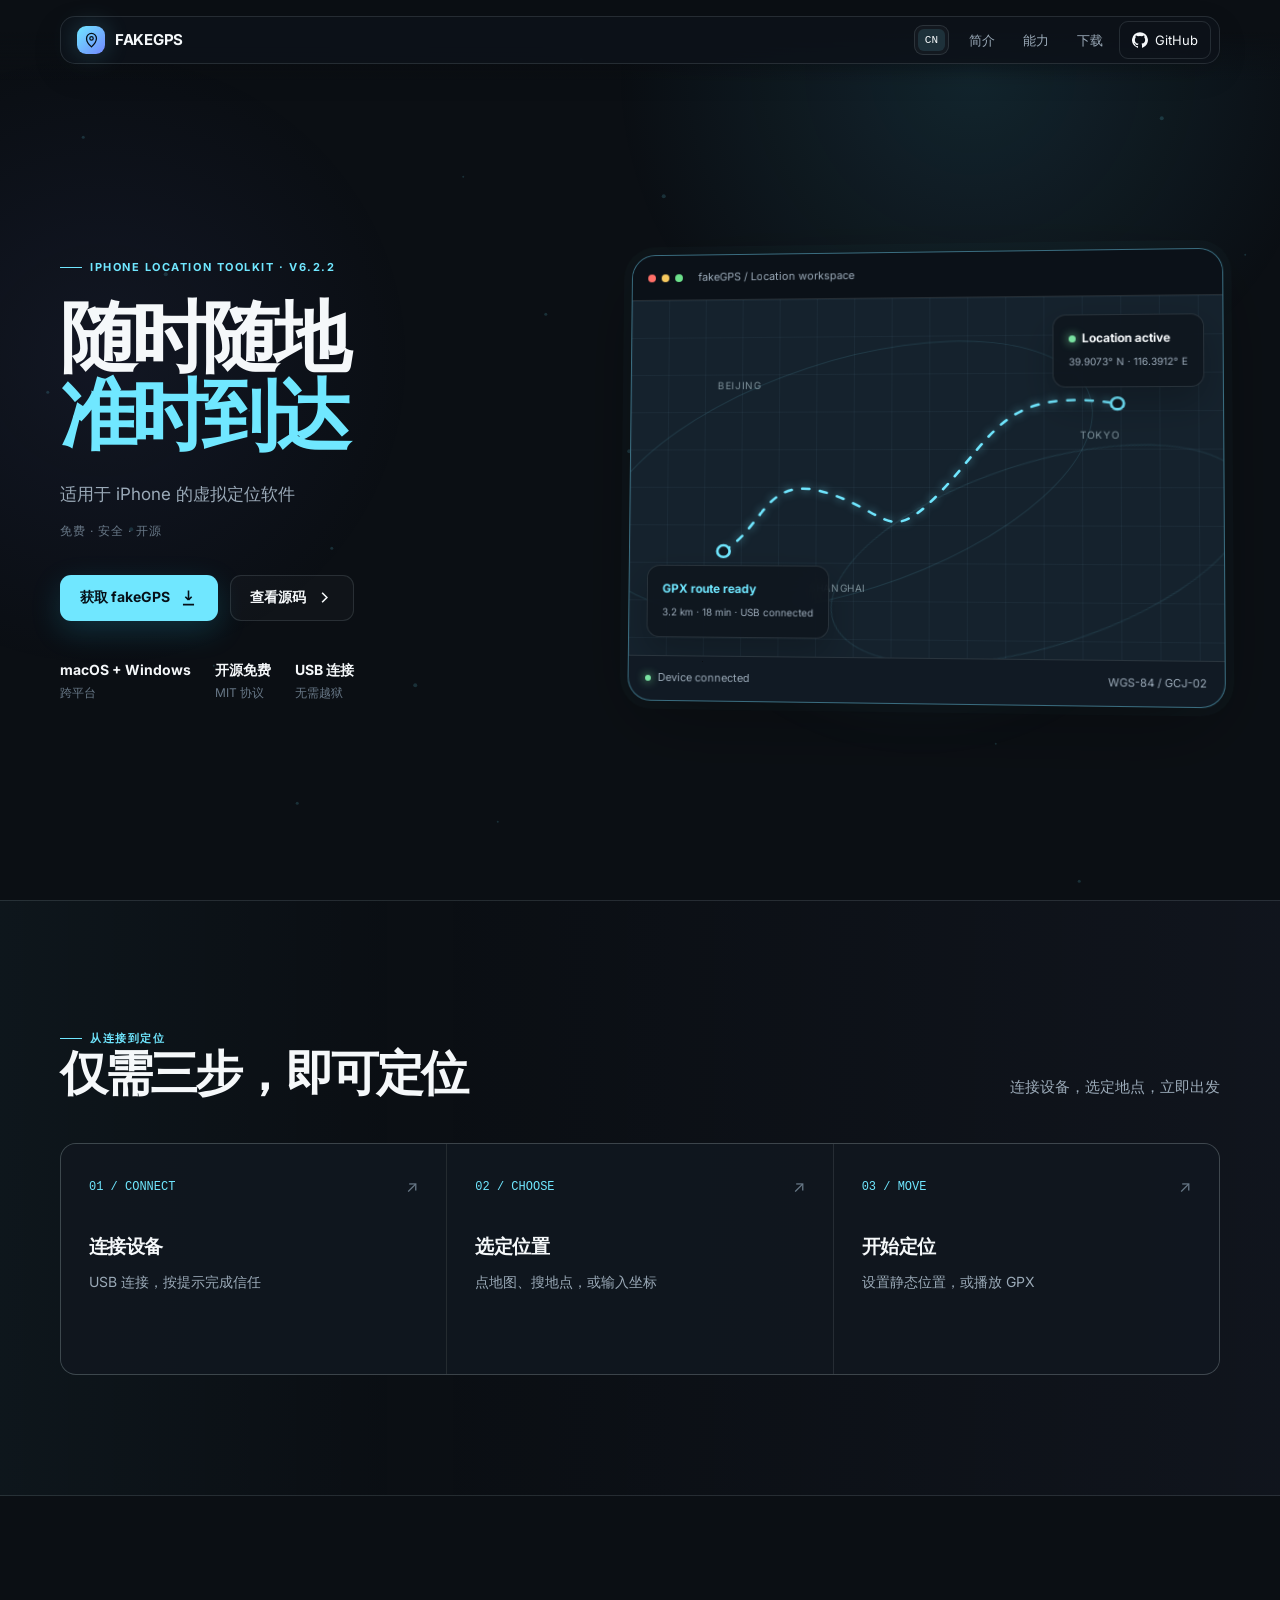
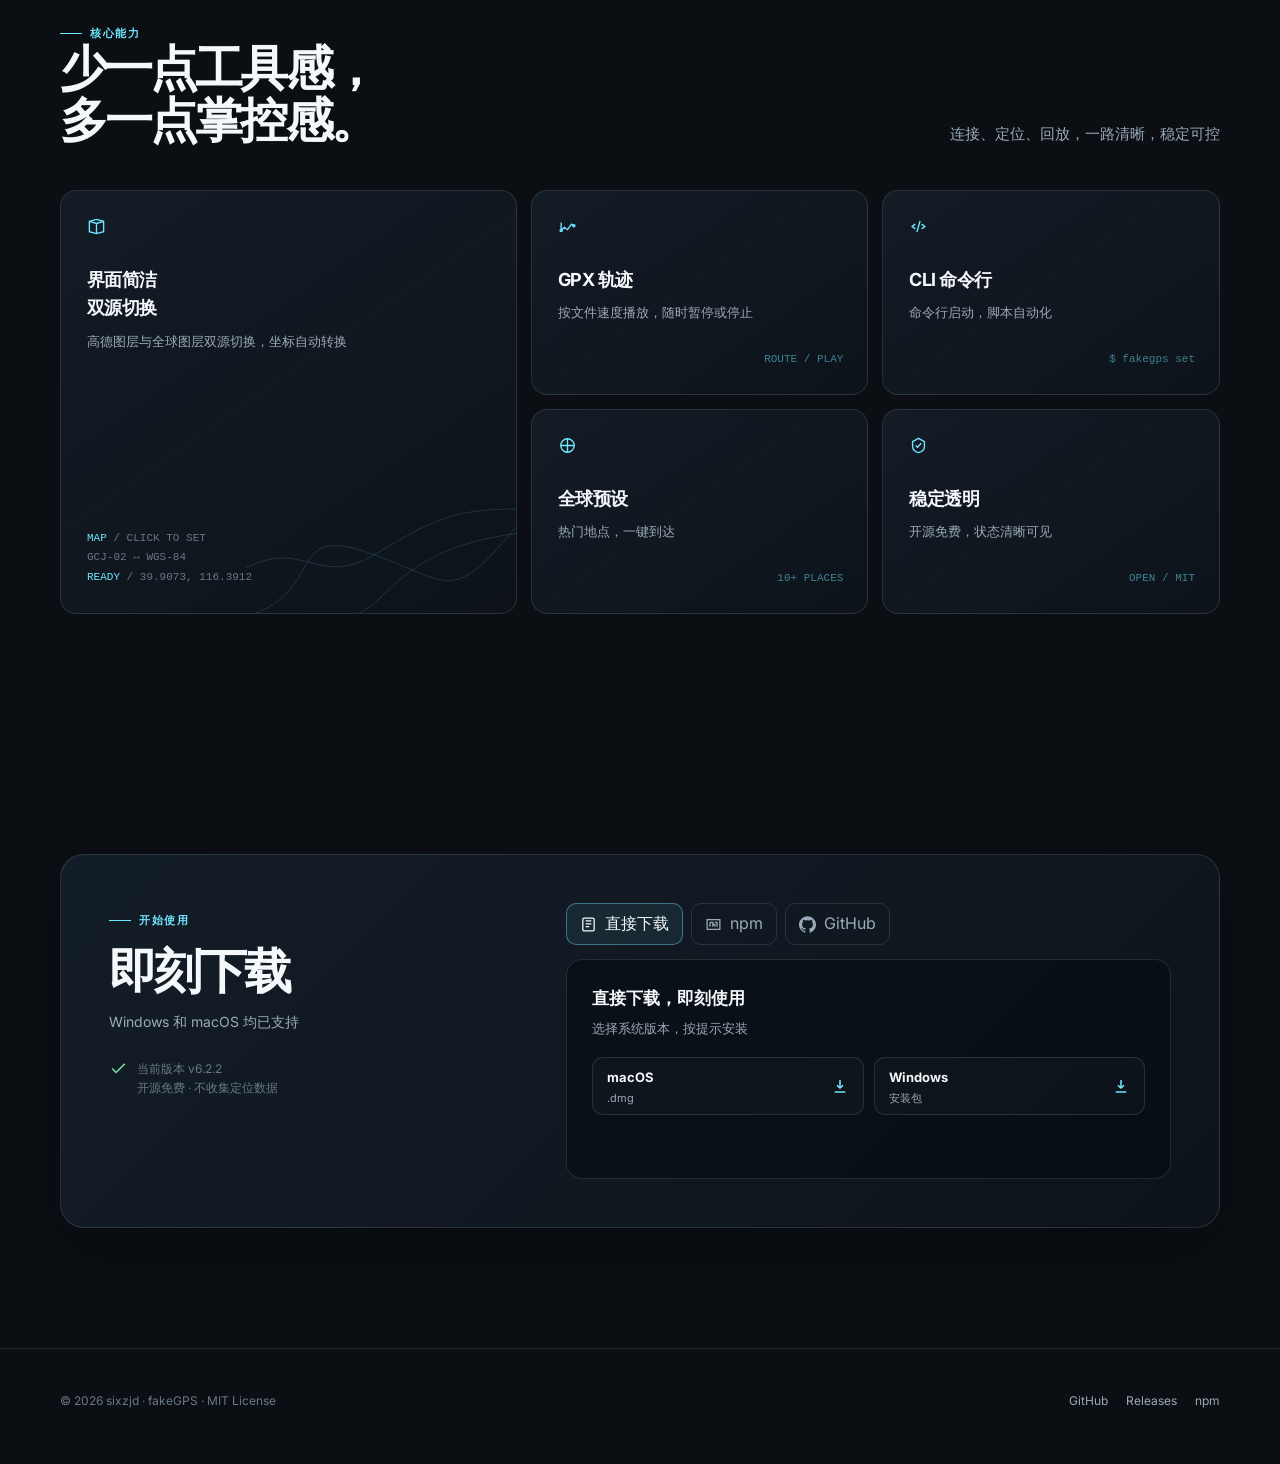
==== commit 8a7d807b: "fix: keep English hero lines on one row" ====
--- a/index.html
+++ b/index.html
@@ -110,7 +110,7 @@
     .hero { position: relative; min-height: calc(100vh - 80px); display: grid; grid-template-columns: .9fr 1.1fr; align-items: center; gap: 76px; padding: 82px 0 110px; }
     .hero-copy { position: relative; z-index: 2; }
     .hero-copy h1 { max-width: 640px; margin: 22px 0 24px; }
-    .hero-copy h1 span { display: block; }
+    .hero-copy h1 span { display: block; white-space: nowrap; }
     .hero-copy h1 .hero-title-primary { color: var(--text); }
     .hero-copy h1 .accent { color: var(--cyan); }
     .hero-lede { max-width: 490px; color: var(--muted); font-size: 17px; line-height: 1.8; }
@@ -233,7 +233,7 @@
       .section { padding: 80px 0; }
       .section-head { display: block; margin-bottom: 28px; }
       .section-head p { margin-top: 14px; }
-      h1 { font-size: clamp(42px, 13vw, 62px); }
+      h1 { font-size: clamp(34px, 10.5vw, 52px); }
       .hero { min-height: auto; padding: 56px 0 84px; }
       .hero-lede { font-size: 15px; }
       .hero-meta { gap: 14px; }
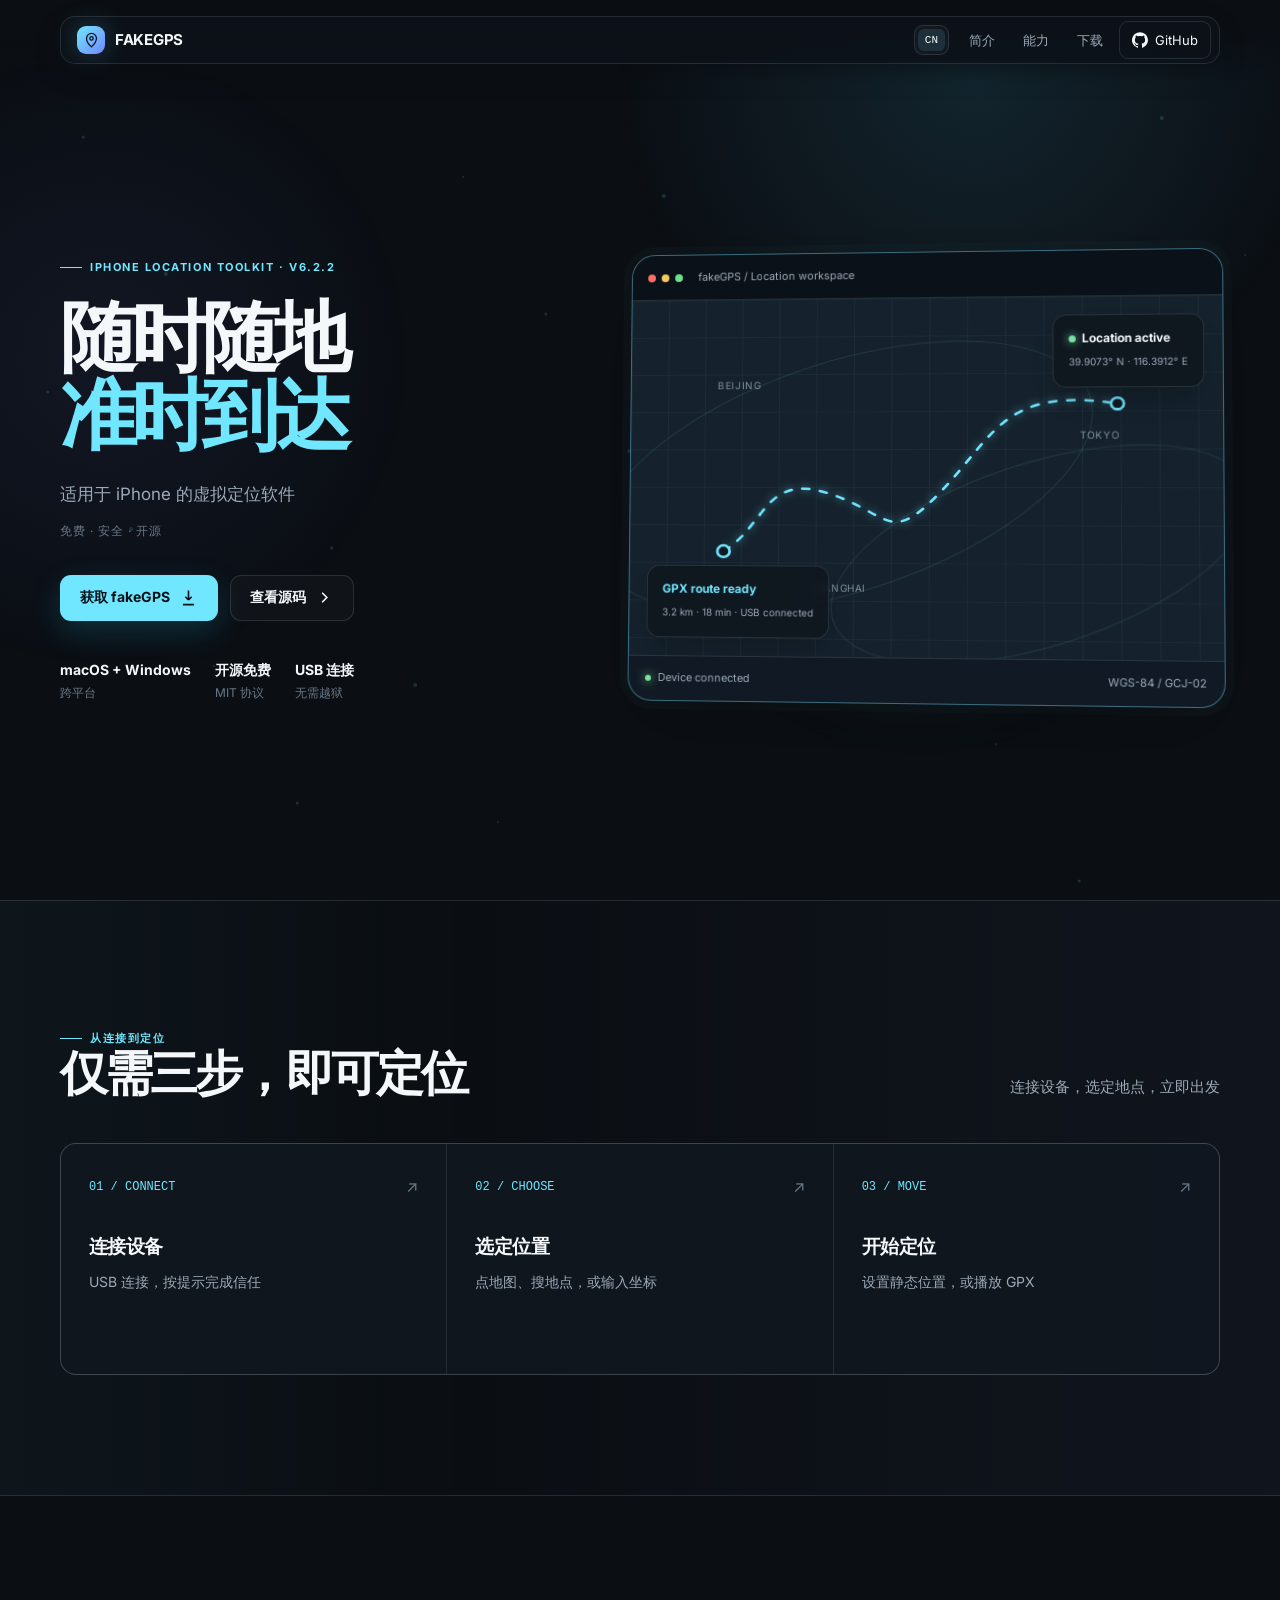
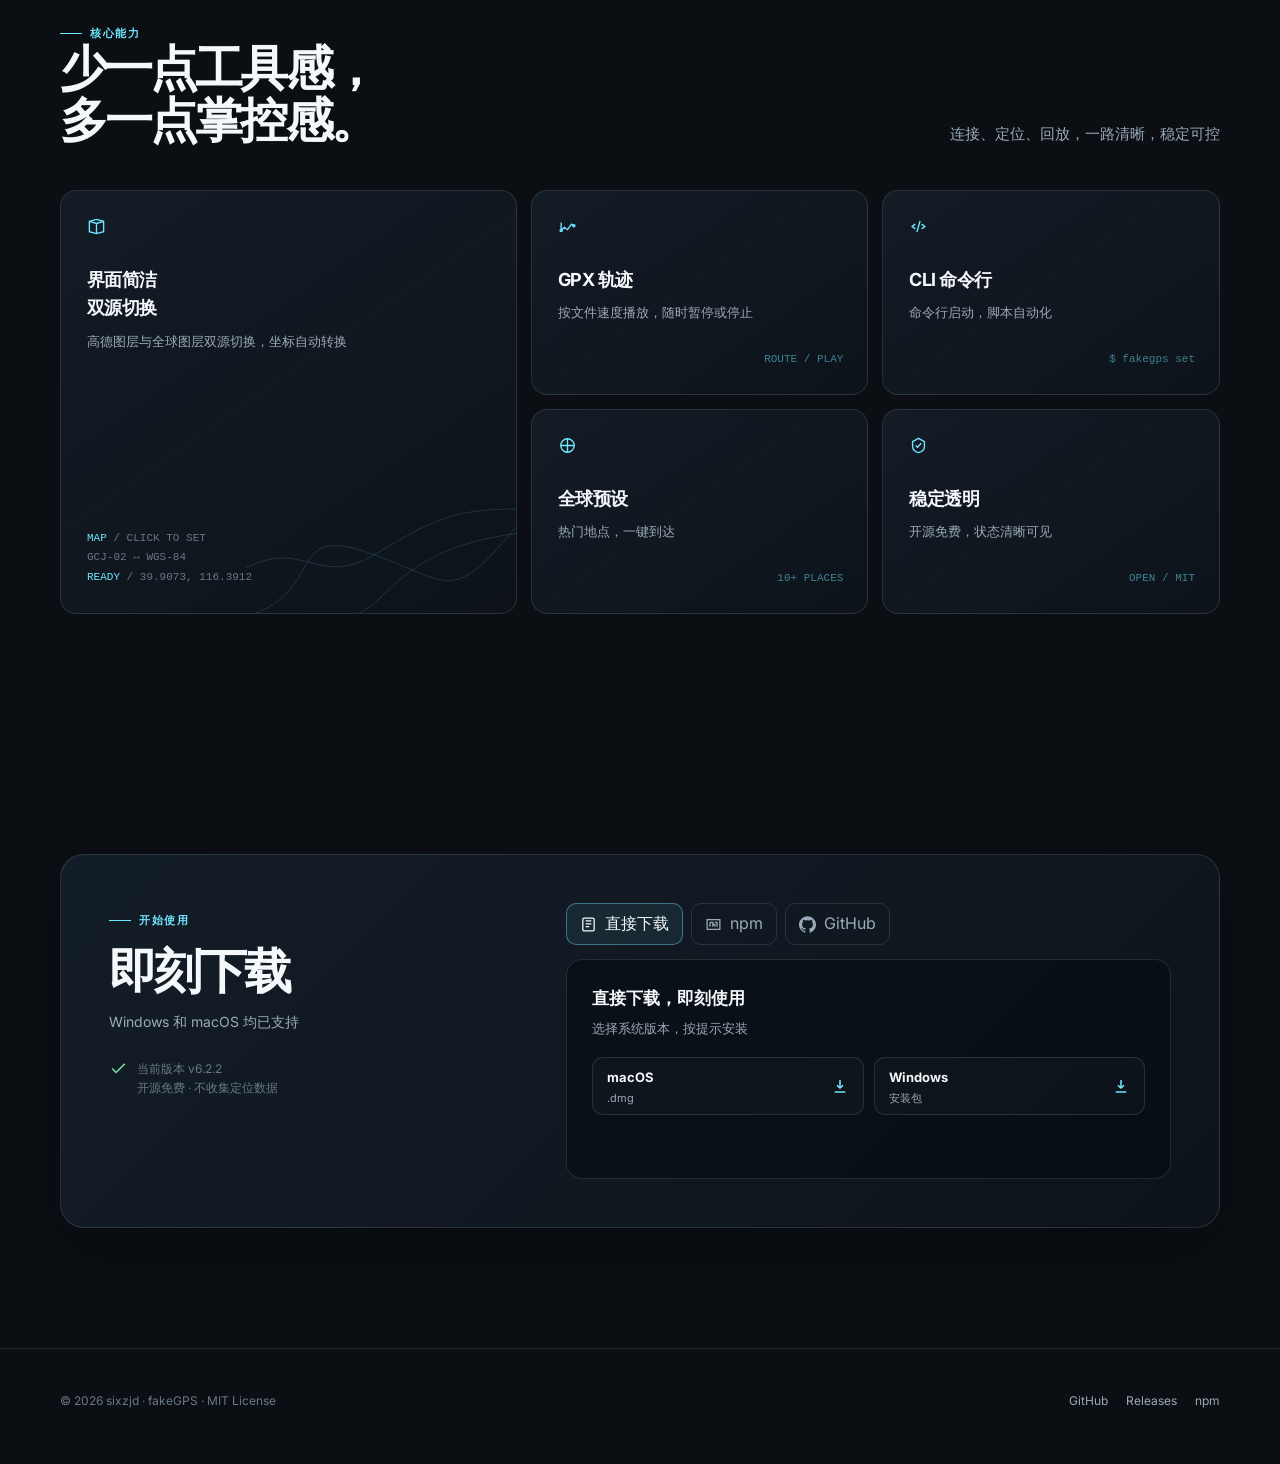
==== commit 2265bef3: "fix: preserve preview size in English hero" ====
--- a/index.html
+++ b/index.html
@@ -108,11 +108,12 @@
 
     /* Hero */
     .hero { position: relative; min-height: calc(100vh - 80px); display: grid; grid-template-columns: .9fr 1.1fr; align-items: center; gap: 76px; padding: 82px 0 110px; }
-    .hero-copy { position: relative; z-index: 2; }
+    .hero-copy { position: relative; z-index: 2; min-width: 0; }
     .hero-copy h1 { max-width: 640px; margin: 22px 0 24px; }
     .hero-copy h1 span { display: block; white-space: nowrap; }
     .hero-copy h1 .hero-title-primary { color: var(--text); }
     .hero-copy h1 .accent { color: var(--cyan); }
+    html[lang="en"] .hero-copy h1 { font-size: clamp(34px, 4.5vw, 58px); }
     .hero-lede { max-width: 490px; color: var(--muted); font-size: 17px; line-height: 1.8; }
     .hero-proof { margin-top: 12px; color: var(--faint); font-size: 12px; letter-spacing: .08em; }
     .hero-actions { display: flex; flex-wrap: wrap; gap: 12px; margin-top: 34px; }
@@ -234,6 +235,7 @@
       .section-head { display: block; margin-bottom: 28px; }
       .section-head p { margin-top: 14px; }
       h1 { font-size: clamp(34px, 10.5vw, 52px); }
+      html[lang="en"] .hero-copy h1 { font-size: clamp(30px, 9vw, 46px); }
       .hero { min-height: auto; padding: 56px 0 84px; }
       .hero-lede { font-size: 15px; }
       .hero-meta { gap: 14px; }
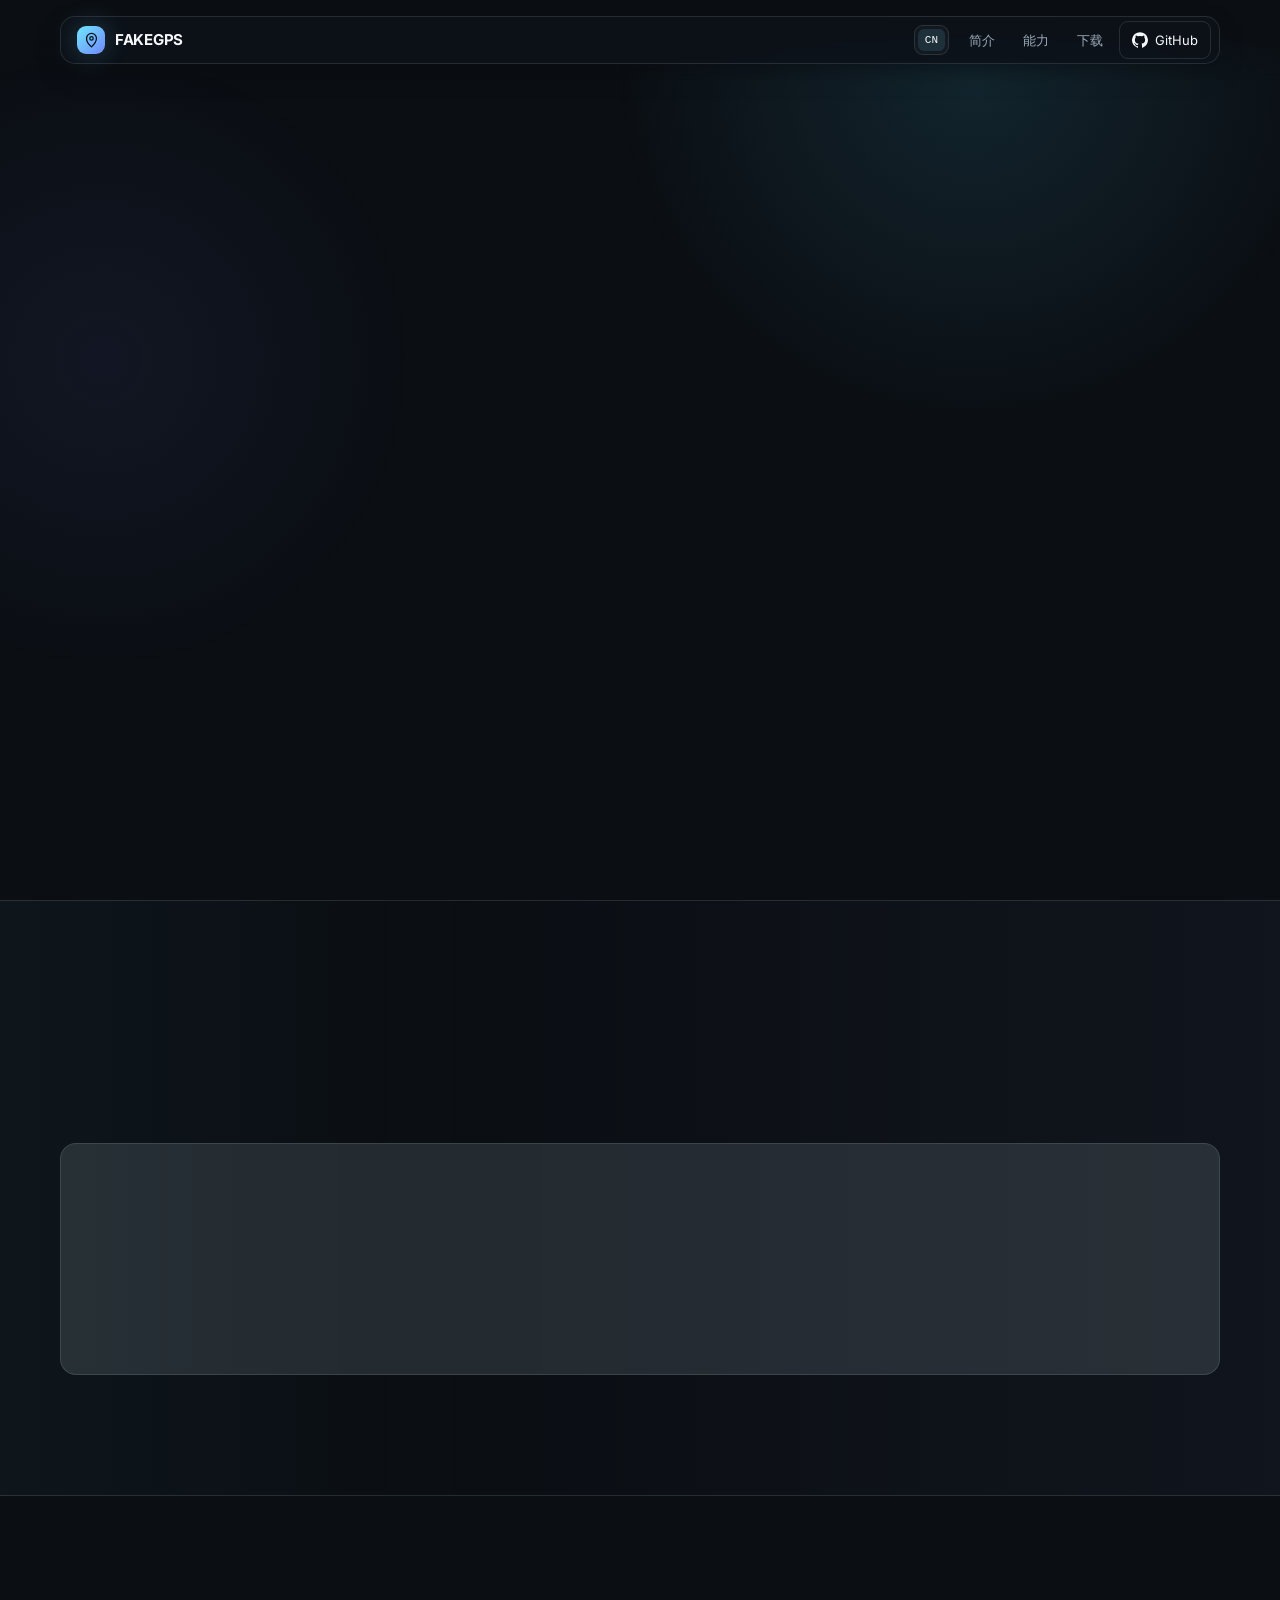
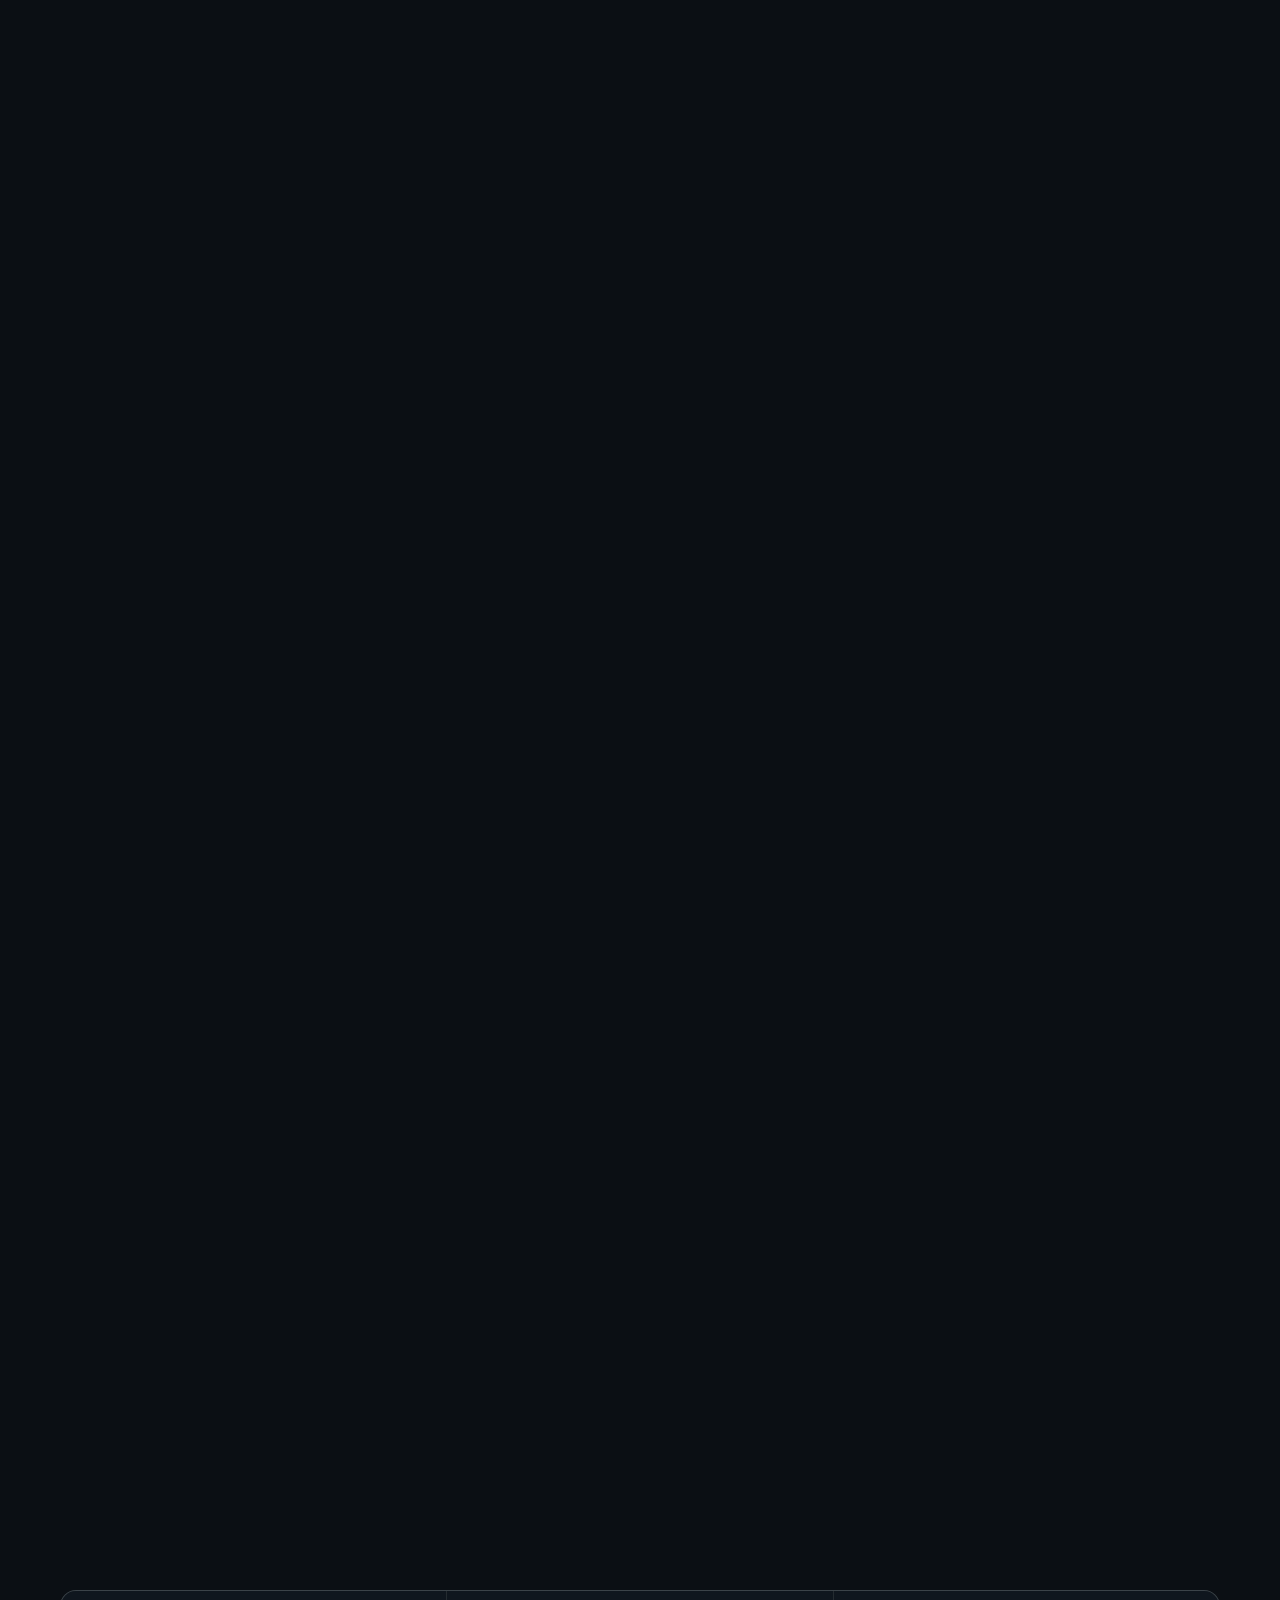
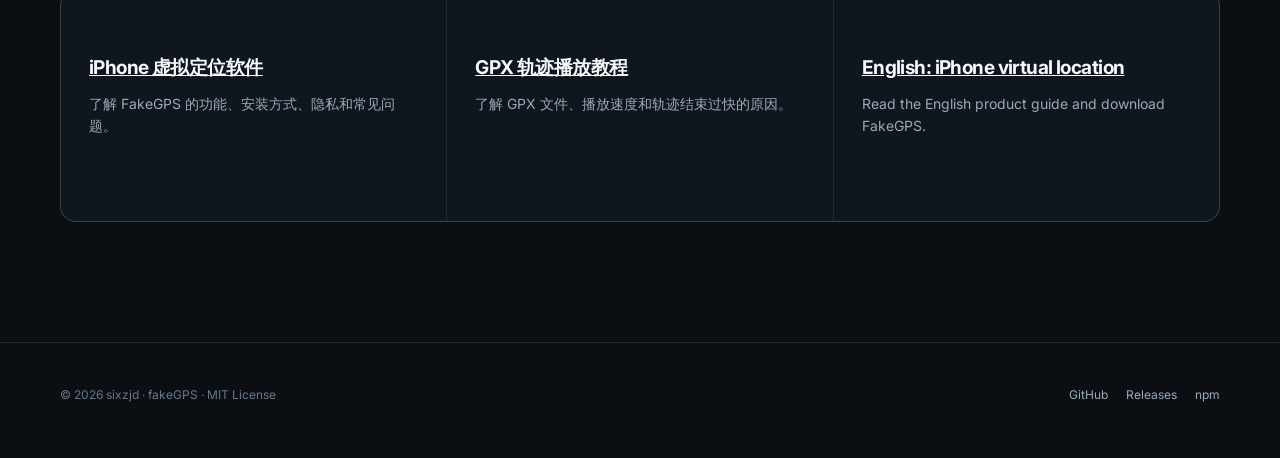
==== commit b9a10b7f: "seo: add detailed location guides and keyword landing pages" ====
--- a/index.html
+++ b/index.html
@@ -279,6 +279,7 @@
 
     <section class="section" id="download"><div class="wrap"><div class="download-shell reveal"><div><div class="eyebrow">开始使用</div><h2>即刻下载</h2><p>Windows 和 macOS 均已支持</p><div class="download-note"><svg class="icon" viewBox="0 0 24 24" fill="none" stroke="currentColor" stroke-width="2"><path d="M20 6 9 17l-5-5"/></svg><span>当前版本 v6.2.2<br>开源免费 · 不收集定位数据</span></div></div><div><div class="download-tabs" role="tablist" aria-label="安装方式"><button class="download-tab active" role="tab" aria-selected="true" data-tab="binary"><svg viewBox="0 0 24 24" fill="none" stroke="currentColor" stroke-width="1.8"><rect x="4" y="3" width="16" height="18" rx="2"/><path d="M8 7h8M8 11h8M8 15h5"/></svg>直接下载</button><button class="download-tab" role="tab" aria-selected="false" data-tab="npm"><svg viewBox="0 0 24 24" fill="none" stroke="currentColor" stroke-width="1.8"><path d="M3 5h18v14H3zM7 9v6m0-6h4v6m0 0v-3h3v3m0-6h3v6"/></svg>npm</button><button class="download-tab" role="tab" aria-selected="false" data-tab="github"><svg viewBox="0 0 24 24" fill="currentColor"><path d="M12 .3a12 12 0 0 0-3.79 23.39c.6.11.82-.26.82-.58v-2.04c-3.34.73-4.04-1.61-4.04-1.61-.55-1.39-1.34-1.76-1.34-1.76-1.09-.75.08-.74.08-.74 1.2.09 1.84 1.23 1.84 1.23 1.07 1.84 2.8 1.31 3.49 1 .11-.78.42-1.31.76-1.61-2.67-.3-5.47-1.34-5.47-5.94 0-1.31.47-2.38 1.24-3.22-.12-.3-.54-1.53.12-3.18 0 0 1.01-.32 3.3 1.23a11.5 11.5 0 0 1 6 0c2.29-1.55 3.3-1.23 3.3-1.23.66 1.65.24 2.88.12 3.18.77.84 1.24 1.91 1.24 3.22 0 4.61-2.81 5.63-5.48 5.93.43.37.81 1.1.81 2.22v3.29c0 .32.22.69.83.58A12 12 0 0 0 12 .3Z"/></svg>GitHub</button></div><div id="panel-binary" class="download-panel" role="tabpanel"><h3>直接下载，即刻使用</h3><p>选择系统版本，按提示安装</p><div class="download-options"><a class="download-option" href="/dl/FakeGPS-macOS.dmg" download><span><strong>macOS</strong><small>.dmg</small></span><svg viewBox="0 0 24 24" fill="none" stroke="currentColor" stroke-width="2"><path d="M12 4v11m0 0 4-4m-4 4-4-4M5 20h14"/></svg></a><a class="download-option" href="/dl/FakeGPS-Windows-Setup.exe" download><span><strong>Windows</strong><small>安装包</small></span><svg viewBox="0 0 24 24" fill="none" stroke="currentColor" stroke-width="2"><path d="M12 4v11m0 0 4-4m-4 4-4-4M5 20h14"/></svg></a></div></div><div id="panel-npm" class="download-panel" role="tabpanel" hidden><h3>通过 npm 安装</h3><p>自动识别平台，首次运行即完成下载</p><div class="command"><span>$</span> npm install -g fakegps<br><span>$</span> fakegps</div></div><div id="panel-github" class="download-panel" role="tabpanel" hidden><h3>从 GitHub 获取源码</h3><p>适合阅读、修改或自行构建</p><div class="command"><span>$</span> git clone https://github.com/sixzjd/fakeGPS-for-iPhone.git<br><span>$</span> cd fakeGPS-for-iPhone<br><span>$</span> pip install -r requirements.txt<br><span>$</span> python run_gui.py</div><a class="button button-ghost" style="margin-top:14px" href="https://github.com/sixzjd/fakeGPS-for-iPhone" target="_blank" rel="noreferrer">打开 GitHub 仓库 <svg class="icon" viewBox="0 0 24 24" fill="currentColor"><path d="M12 .3a12 12 0 0 0-3.79 23.39c.6.11.82-.26.82-.58v-2.04c-3.34.73-4.04-1.61-4.04-1.61-.55-1.39-1.34-1.76-1.34-1.76-1.09-.75.08-.74.08-.74 1.2.09 1.84 1.23 1.84 1.23 1.07 1.84 2.8 1.31 3.49 1 .11-.78.42-1.31.76-1.61-2.67-.3-5.47-1.34-5.47-5.94 0-1.31.47-2.38 1.24-3.22-.12-.3-.54-1.53.12-3.18 0 0 1.01-.32 3.3 1.23a11.5 11.5 0 0 1 6 0c2.29-1.55 3.3-1.23 3.3-1.23.66 1.65.24 2.88.12 3.18.77.84 1.24 1.91 1.24 3.22 0 4.61-2.81 5.63-5.48 5.93.43.37.81 1.1.81 2.22v3.29c0 .32.22.69.83.58A12 12 0 0 0 12 .3Z"/></svg></a></div></div></div></div></section>
   </main>
+  <section class="section" id="resources"><div class="wrap"><div class="section-head reveal"><div><div class="eyebrow">使用指南</div><h2>了解 FakeGPS</h2></div><p>从 iPhone 虚拟定位到 GPX 轨迹播放，快速找到适合你的使用方式。</p></div><div class="steps"><article class="step"><h3><a href="/iphone-xuni-dingwei/">iPhone 虚拟定位软件</a></h3><p>了解 FakeGPS 的功能、安装方式、隐私和常见问题。</p></article><article class="step"><h3><a href="/gpx-location-guide/">GPX 轨迹播放教程</a></h3><p>了解 GPX 文件、播放速度和轨迹结束过快的原因。</p></article><article class="step"><h3><a href="/en/iphone-location/">English: iPhone virtual location</a></h3><p>Read the English product guide and download FakeGPS.</p></article></div></div></section>
   <footer><div class="wrap footer-row"><div>© 2026 sixzjd · fakeGPS · MIT License</div><div class="footer-links"><a href="https://github.com/sixzjd/fakeGPS-for-iPhone" target="_blank" rel="noreferrer">GitHub</a><a href="https://github.com/sixzjd/fakeGPS-for-iPhone/releases" target="_blank" rel="noreferrer">Releases</a><a href="https://www.npmjs.com/package/fakegps" target="_blank" rel="noreferrer">npm</a></div></div></footer>
   <script>
     const translations = {
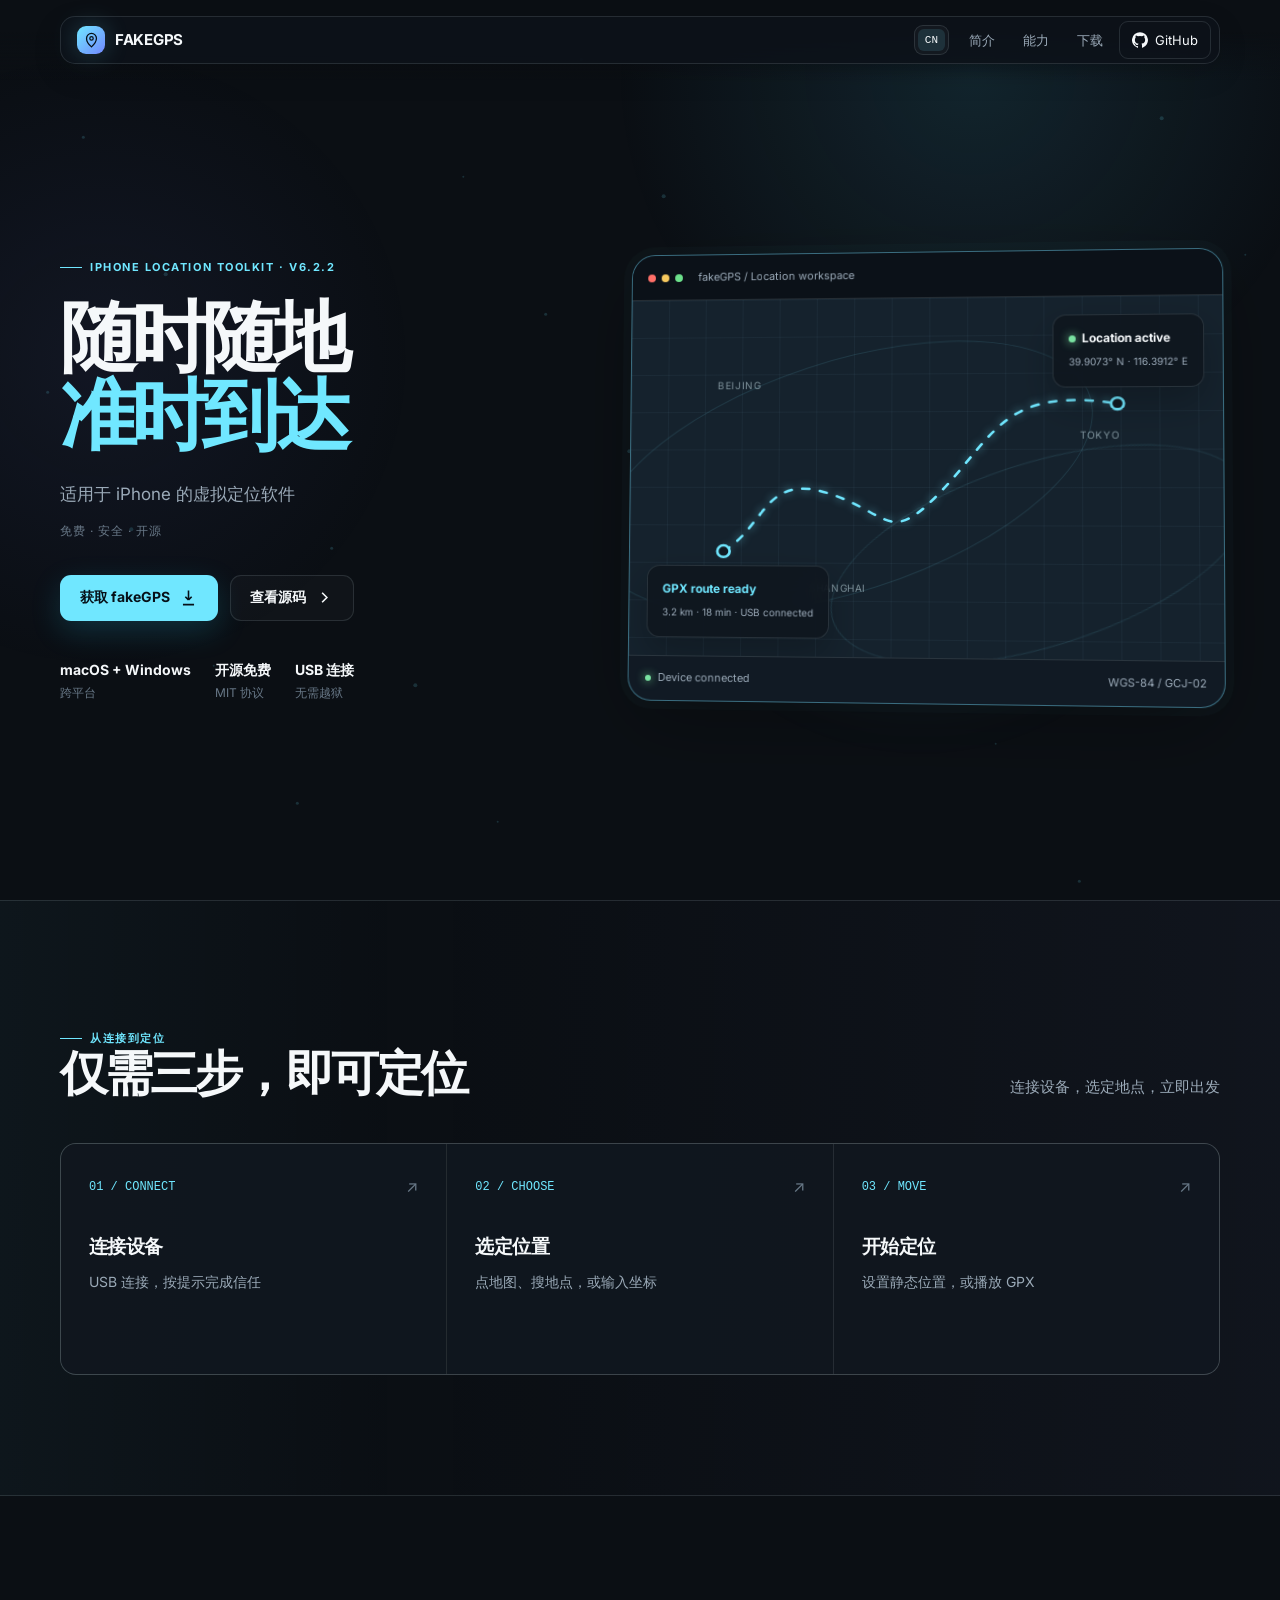
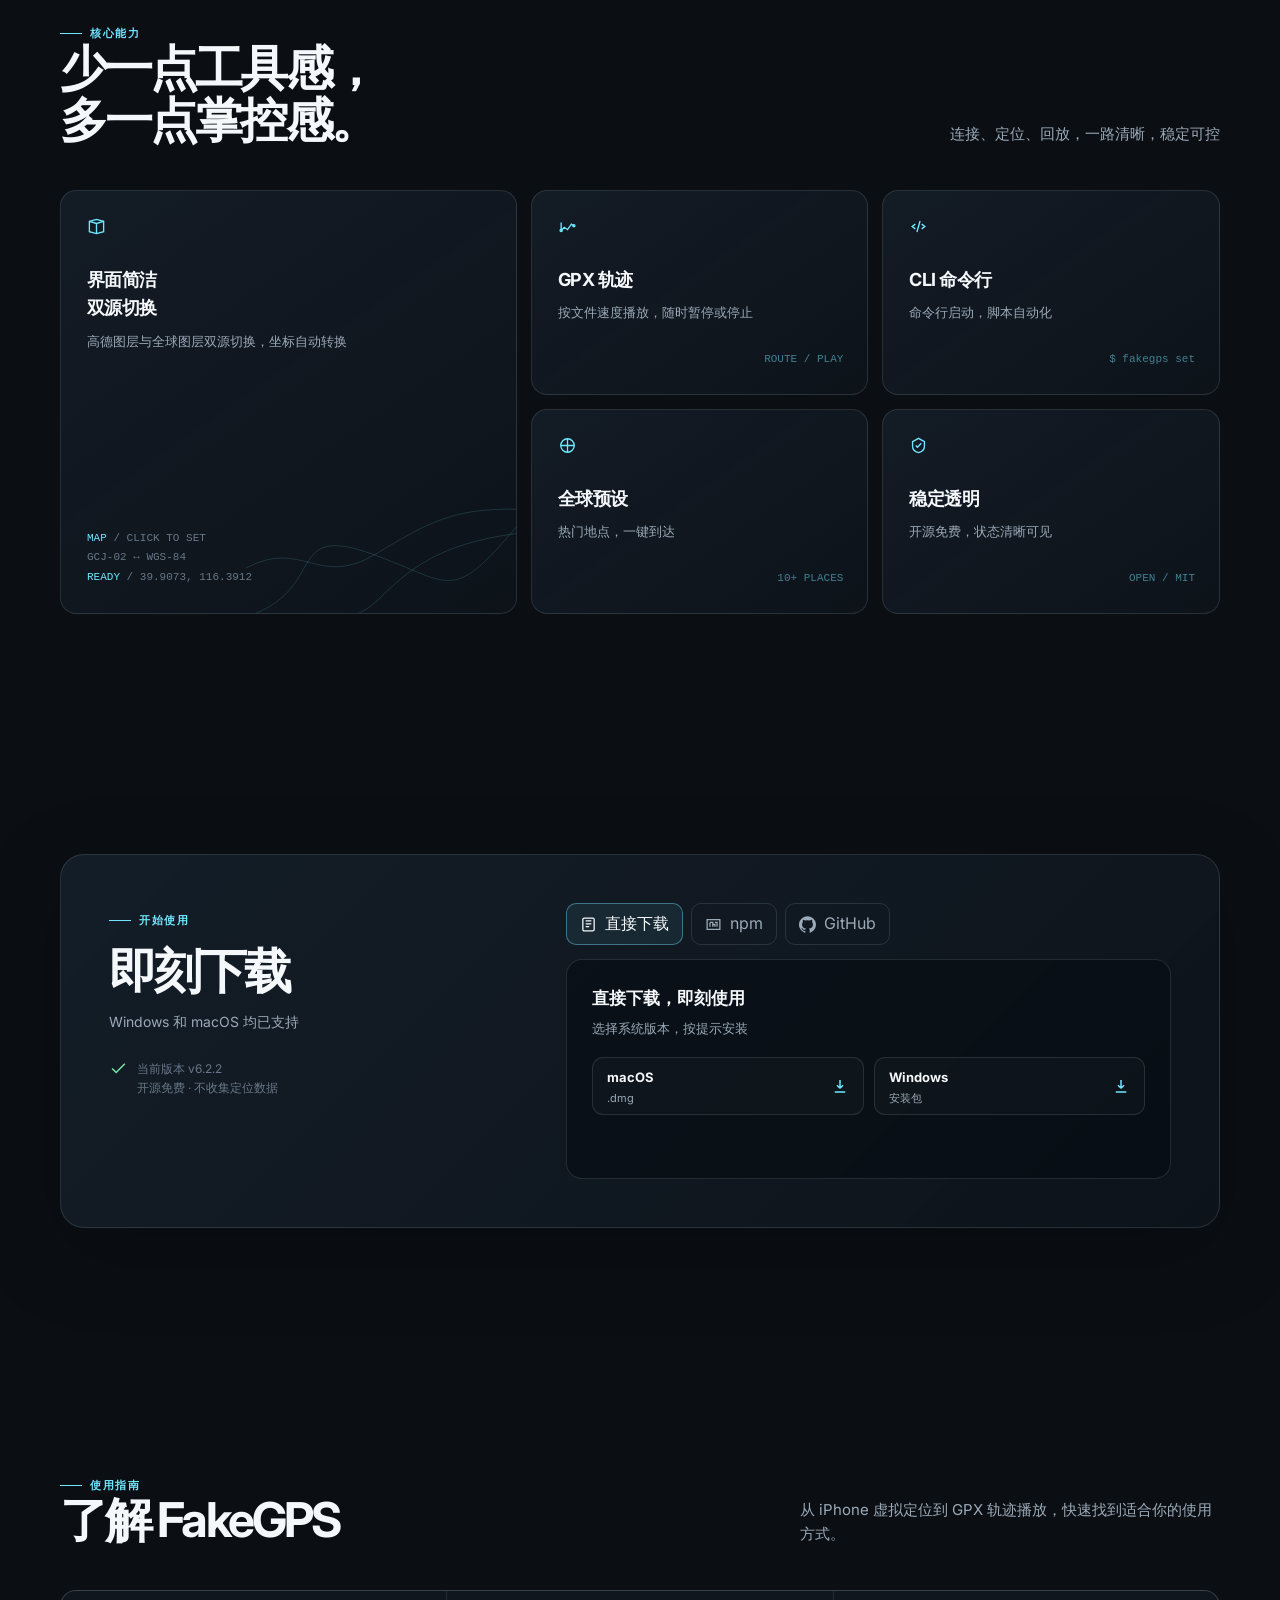
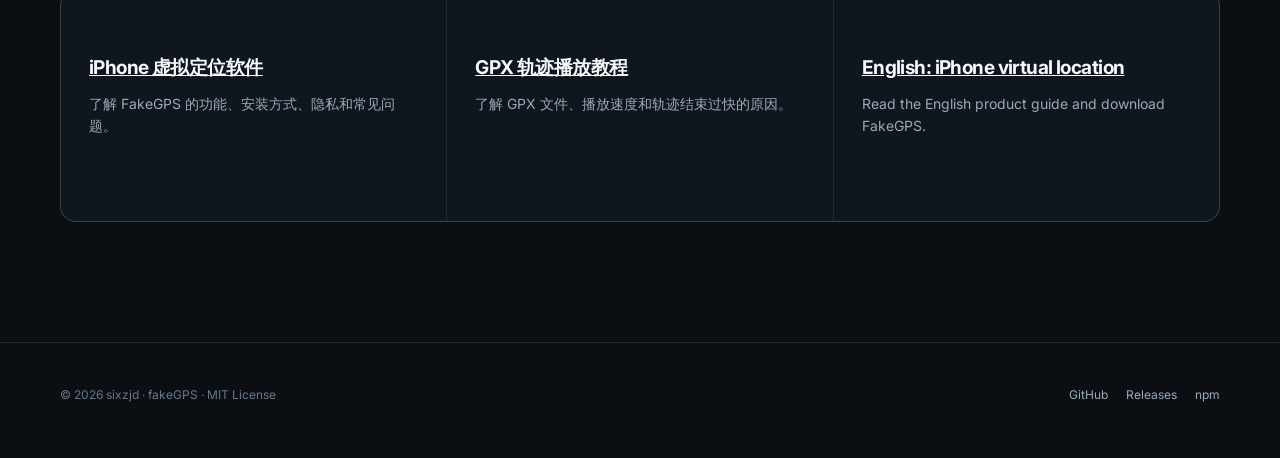
==== commit 3145e431: "fix: scope homepage language steps correctly" ====
--- a/index.html
+++ b/index.html
@@ -334,7 +334,7 @@
       document.querySelector('#workflow .eyebrow').textContent = t.workflowEyebrow;
       document.querySelector('#workflow h2').textContent = t.workflowTitle;
       document.querySelector('#workflow .section-head > p').textContent = t.workflowLead;
-      document.querySelectorAll('.step').forEach((step, i) => { step.querySelector('h3').textContent = t.steps[i][0]; step.querySelector('p').textContent = t.steps[i][1]; });
+      document.querySelectorAll('#workflow .step').forEach((step, i) => { step.querySelector('h3').textContent = t.steps[i][0]; step.querySelector('p').textContent = t.steps[i][1]; });
       document.querySelector('#features .eyebrow').textContent = t.featureEyebrow;
       document.querySelector('#features h2').innerHTML = t.featureTitle;
       document.querySelector('#features .section-head > p').textContent = t.featureLead;
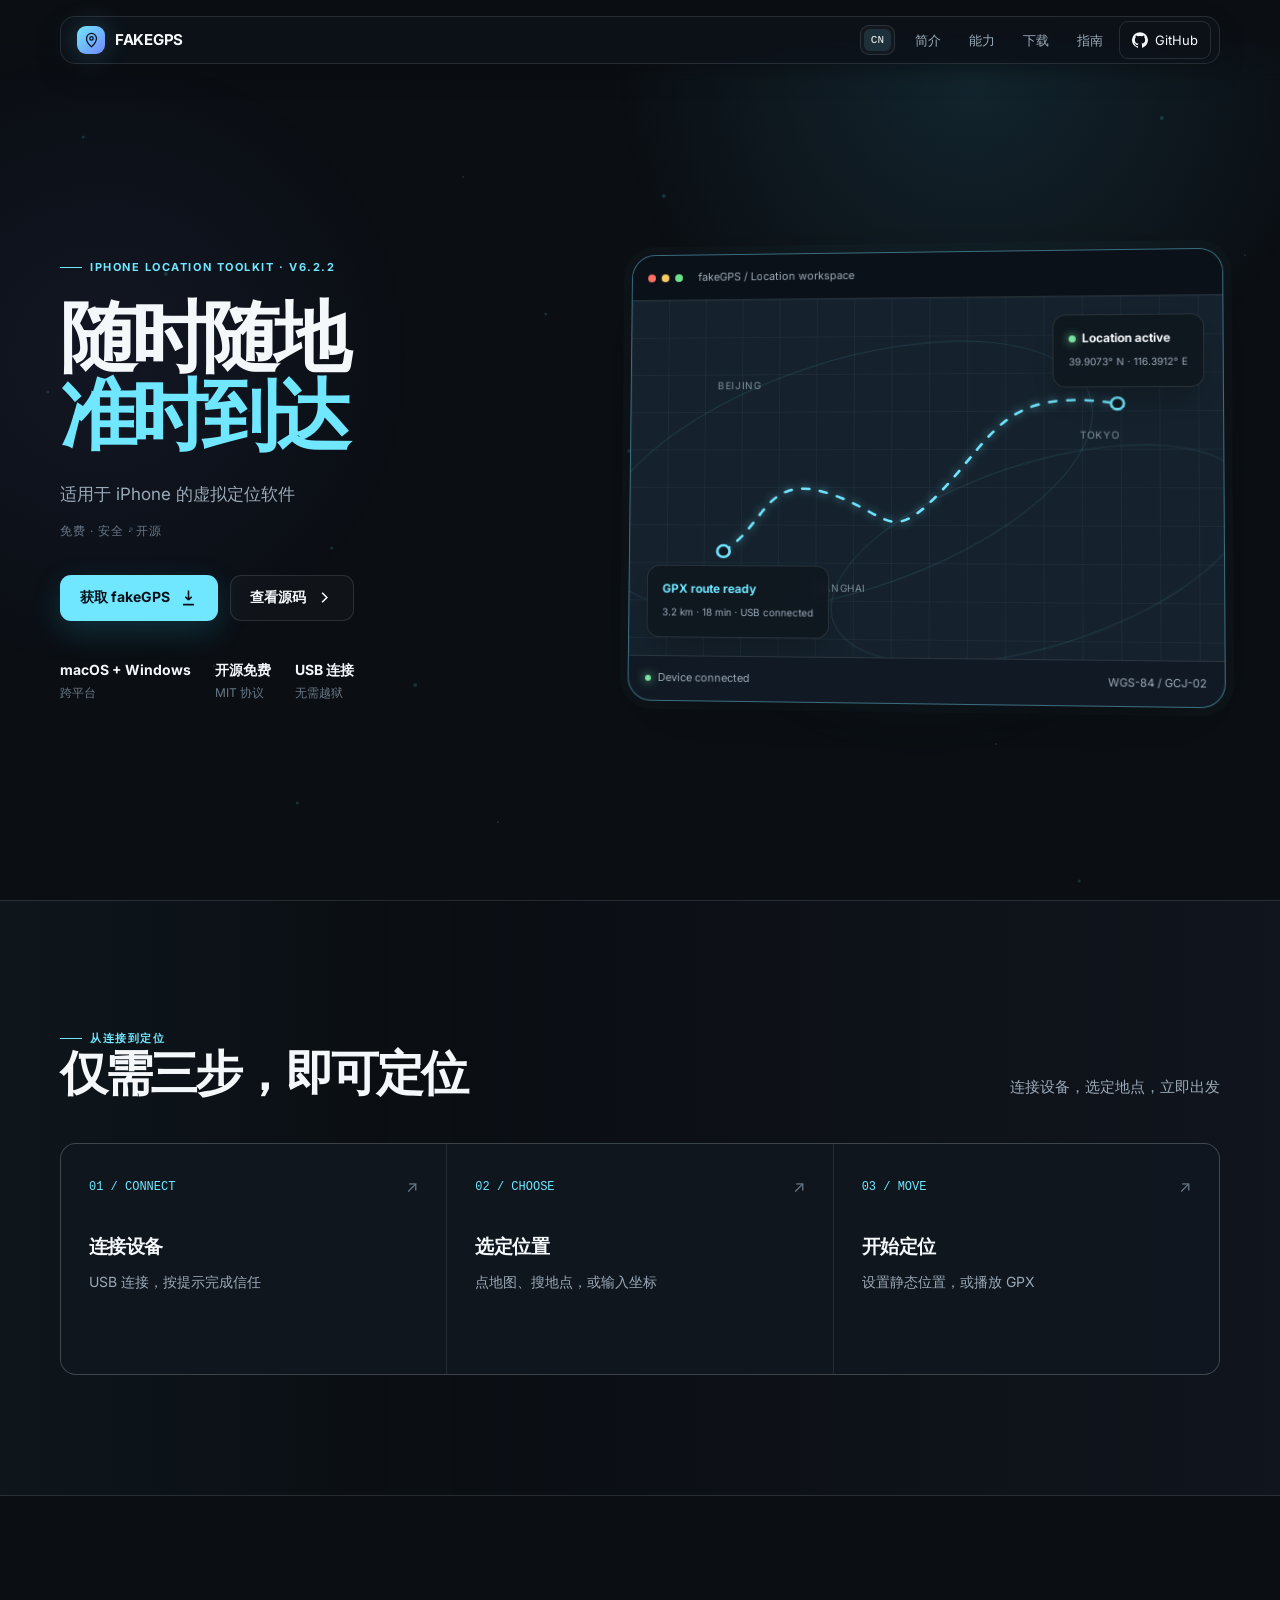
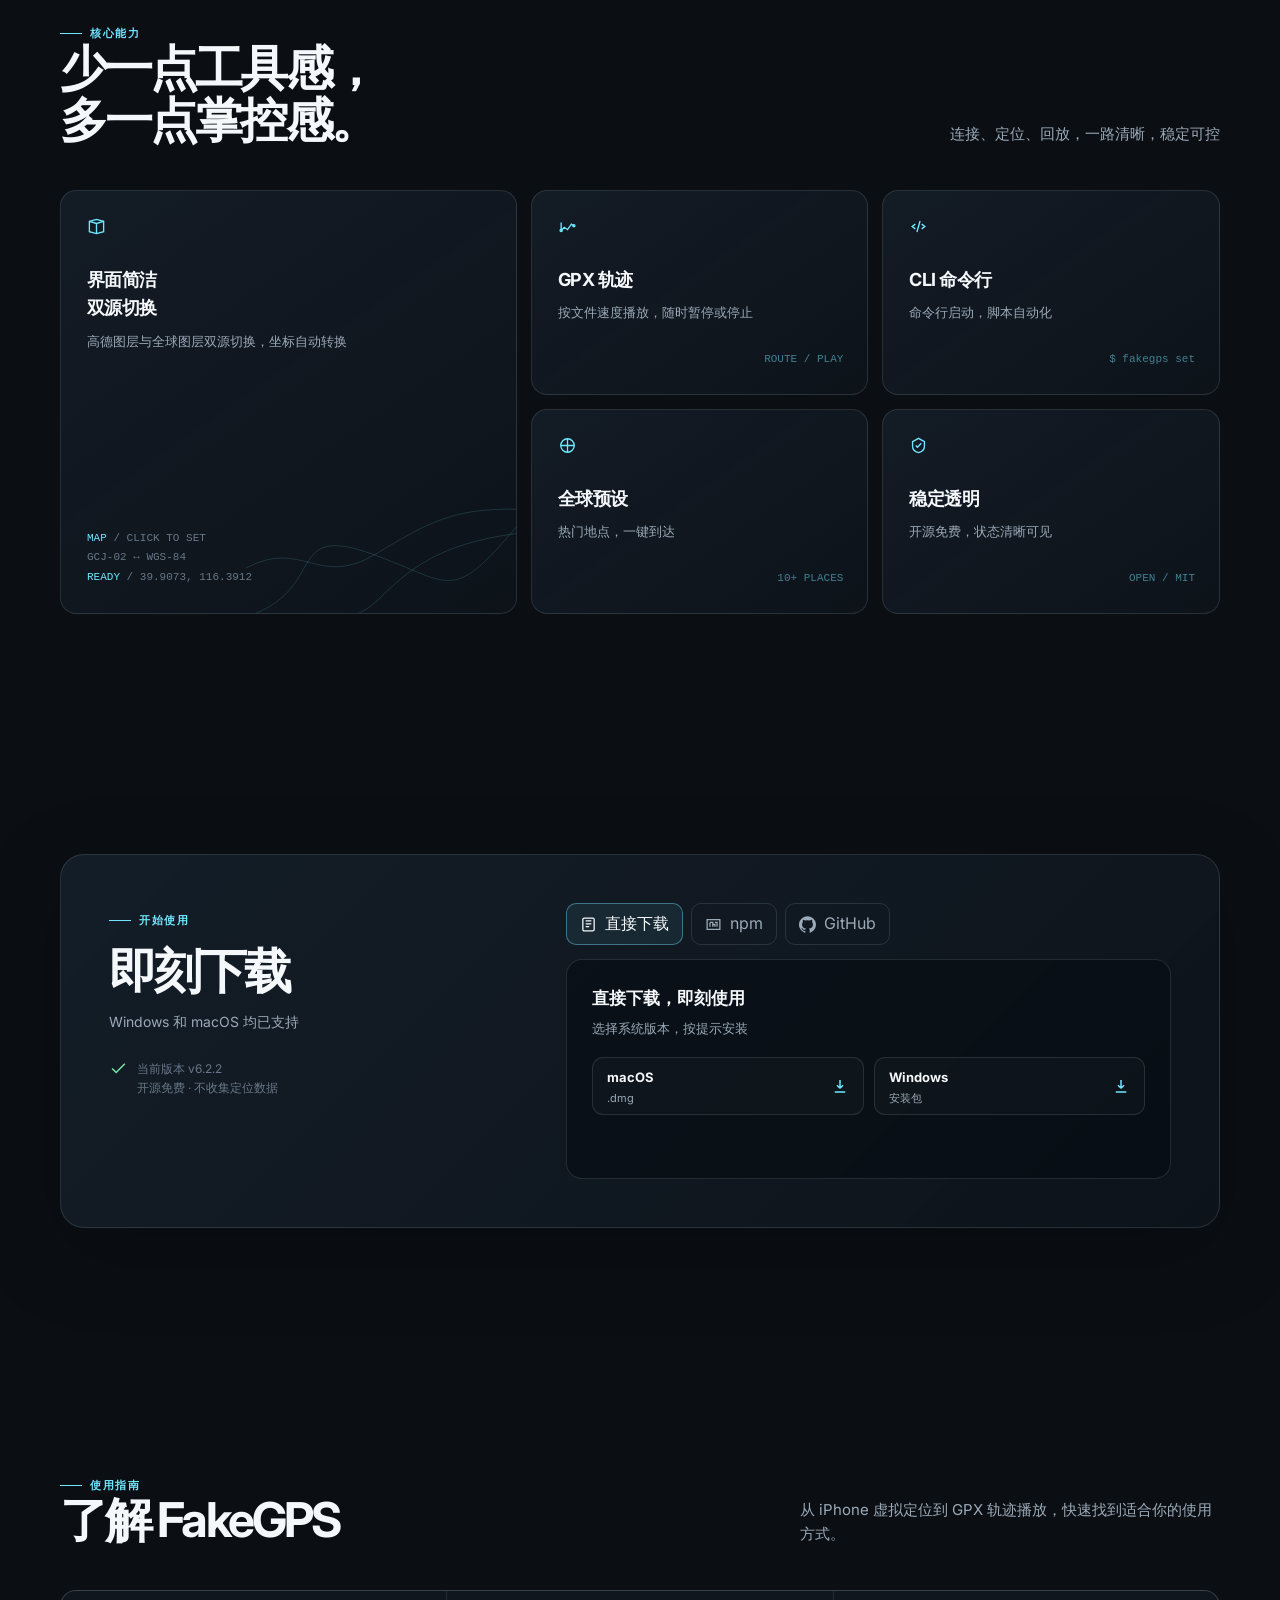
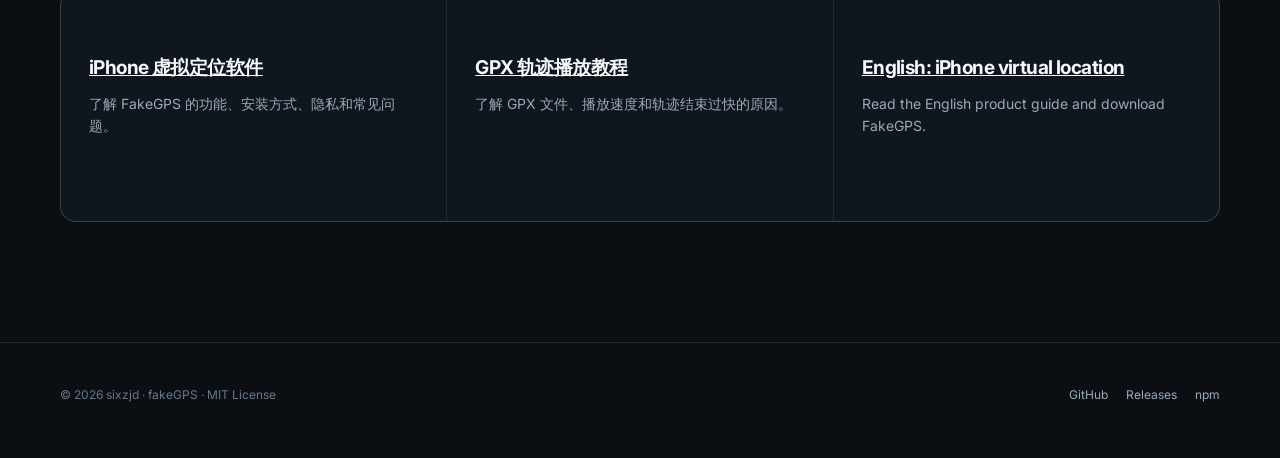
==== commit 91f34657: "feat: add bilingual guides navigation" ====
--- a/index.html
+++ b/index.html
@@ -264,7 +264,7 @@
   <canvas id="ambient" aria-hidden="true"></canvas>
   <div class="nav-shell"><div class="wrap"><nav aria-label="主导航">
     <a class="brand" href="/" aria-label="FAKEGPS 首页"><span class="brand-mark"><svg viewBox="0 0 24 24" fill="none" stroke="currentColor" stroke-width="1.8"><path d="M12 21s7-6.2 7-12a7 7 0 1 0-14 0c0 5.8 7 12 7 12Z"/><circle cx="12" cy="9" r="2.4"/></svg></span>FAKEGPS</a>
-    <div class="nav-links"><div class="language-switch" aria-label="Language"><button type="button" data-lang-toggle="true" class="active">CN</button></div><a href="#workflow">简介</a><a href="#features">能力</a><a href="#download">下载</a><a class="nav-github" href="https://github.com/sixzjd/fakeGPS-for-iPhone" target="_blank" rel="noreferrer" aria-label="在 GitHub 查看 fakeGPS 源码"><svg viewBox="0 0 24 24" fill="currentColor"><path d="M12 .3a12 12 0 0 0-3.79 23.39c.6.11.82-.26.82-.58v-2.04c-3.34.73-4.04-1.61-4.04-1.61-.55-1.39-1.34-1.76-1.34-1.76-1.09-.75.08-.74.08-.74 1.2.09 1.84 1.23 1.84 1.23 1.07 1.84 2.8 1.31 3.49 1 .11-.78.42-1.31.76-1.61-2.67-.3-5.47-1.34-5.47-5.94 0-1.31.47-2.38 1.24-3.22-.12-.3-.54-1.53.12-3.18 0 0 1.01-.32 3.3 1.23a11.5 11.5 0 0 1 6 0c2.29-1.55 3.3-1.23 3.3-1.23.66 1.65.24 2.88.12 3.18.77.84 1.24 1.91 1.24 3.22 0 4.61-2.81 5.63-5.48 5.93.43.37.81 1.1.81 2.22v3.29c0 .32.22.69.83.58A12 12 0 0 0 12 .3Z"/></svg><span>GitHub</span></a></div>
+    <div class="nav-links"><div class="language-switch" aria-label="Language"><button type="button" data-lang-toggle="true" class="active">CN</button></div><a href="#workflow">简介</a><a href="#features">能力</a><a href="#download">下载</a><a href="#resources">指南</a><a class="nav-github" href="https://github.com/sixzjd/fakeGPS-for-iPhone" target="_blank" rel="noreferrer" aria-label="在 GitHub 查看 fakeGPS 源码"><svg viewBox="0 0 24 24" fill="currentColor"><path d="M12 .3a12 12 0 0 0-3.79 23.39c.6.11.82-.26.82-.58v-2.04c-3.34.73-4.04-1.61-4.04-1.61-.55-1.39-1.34-1.76-1.34-1.76-1.09-.75.08-.74.08-.74 1.2.09 1.84 1.23 1.84 1.23 1.07 1.84 2.8 1.31 3.49 1 .11-.78.42-1.31.76-1.61-2.67-.3-5.47-1.34-5.47-5.94 0-1.31.47-2.38 1.24-3.22-.12-.3-.54-1.53.12-3.18 0 0 1.01-.32 3.3 1.23a11.5 11.5 0 0 1 6 0c2.29-1.55 3.3-1.23 3.3-1.23.66 1.65.24 2.88.12 3.18.77.84 1.24 1.91 1.24 3.22 0 4.61-2.81 5.63-5.48 5.93.43.37.81 1.1.81 2.22v3.29c0 .32.22.69.83.58A12 12 0 0 0 12 .3Z"/></svg><span>GitHub</span></a></div>
   </nav></div></div>
 
   <main id="main">
@@ -283,8 +283,8 @@
   <footer><div class="wrap footer-row"><div>© 2026 sixzjd · fakeGPS · MIT License</div><div class="footer-links"><a href="https://github.com/sixzjd/fakeGPS-for-iPhone" target="_blank" rel="noreferrer">GitHub</a><a href="https://github.com/sixzjd/fakeGPS-for-iPhone/releases" target="_blank" rel="noreferrer">Releases</a><a href="https://www.npmjs.com/package/fakegps" target="_blank" rel="noreferrer">npm</a></div></div></footer>
   <script>
     const translations = {
-      zh: { nav: ['简介','能力','下载'], heroLead: '适用于 iPhone 的虚拟定位软件', workflowEyebrow: '从连接到定位', workflowTitle: '仅需三步，即可定位', workflowLead: '连接设备，选定地点，立即出发', steps: [['连接设备','USB 连接，按提示完成信任'],['选定位置','点地图、搜地点，或输入坐标'],['开始定位','设置静态位置，或播放 GPX']], featureEyebrow: '核心能力', featureTitle: '少一点工具感，<br>多一点掌控感。', featureLead: '连接、定位、回放，一路清晰，稳定可控', downloadEyebrow: '开始使用', downloadTitle: '即刻下载', downloadLead: 'Windows 和 macOS 均已支持' },
-      en: { nav: ['Overview','Capabilities','Download'], heroLead: 'A virtual location tool for iPhone', workflowEyebrow: 'From connection to location', workflowTitle: 'Three steps to get moving', workflowLead: 'Connect, choose a place, and start', steps: [['Connect your iPhone','Plug in by USB and trust this computer'],['Choose a location','Click the map, search, or enter coordinates'],['Start locating','Set a fixed point or play a GPX route']], featureEyebrow: 'What it does', featureTitle: 'Less tool, more control.', featureLead: 'Connect, locate, and replay with a clear, steady workflow', downloadEyebrow: 'Get started', downloadTitle: 'Download now', downloadLead: 'Available for Windows and macOS.' }
+      zh: { nav: ['简介','能力','下载','指南'], heroLead: '适用于 iPhone 的虚拟定位软件', workflowEyebrow: '从连接到定位', workflowTitle: '仅需三步，即可定位', workflowLead: '连接设备，选定地点，立即出发', steps: [['连接设备','USB 连接，按提示完成信任'],['选定位置','点地图、搜地点，或输入坐标'],['开始定位','设置静态位置，或播放 GPX']], featureEyebrow: '核心能力', featureTitle: '少一点工具感，<br>多一点掌控感。', featureLead: '连接、定位、回放，一路清晰，稳定可控', downloadEyebrow: '开始使用', downloadTitle: '即刻下载', downloadLead: 'Windows 和 macOS 均已支持' },
+      en: { nav: ['Overview','Capabilities','Download','Guides'], heroLead: 'A virtual location tool for iPhone', workflowEyebrow: 'From connection to location', workflowTitle: 'Three steps to get moving', workflowLead: 'Connect, choose a place, and start', steps: [['Connect your iPhone','Plug in by USB and trust this computer'],['Choose a location','Click the map, search, or enter coordinates'],['Start locating','Set a fixed point or play a GPX route']], featureEyebrow: 'What it does', featureTitle: 'Less tool, more control.', featureLead: 'Connect, locate, and replay with a clear, steady workflow', downloadEyebrow: 'Get started', downloadTitle: 'Download now', downloadLead: 'Available for Windows and macOS.' }
     };
     const extendedCopy = {
       zh: {
@@ -322,7 +322,7 @@
       textNode('#panel-github .button-ghost', lang === 'en' ? 'Open GitHub repository' : '打开 GitHub 仓库');
       document.querySelector('.download-note span').innerHTML = c.downloadNote; document.querySelector('.hero-proof').textContent = c.proof;
       allText('.download-option small', c.options);
-      document.querySelector('footer .footer-row > div').textContent = c.footer;
+      document.querySelector('#resources .eyebrow').textContent = lang === 'en' ? 'GUIDES' : '使用指南'; document.querySelector('#resources h2').textContent = lang === 'en' ? 'Explore FakeGPS' : '了解 FakeGPS'; document.querySelector('#resources .section-head > p').textContent = lang === 'en' ? 'Find the right guide for iPhone virtual location and GPX route playback.' : '从 iPhone 虚拟定位到 GPX 轨迹播放，快速找到适合你的使用方式。'; const resourceTitles = lang === 'en' ? ['iPhone virtual location','GPX route playback','English: iPhone virtual location'] : ['iPhone 虚拟定位软件','GPX 轨迹播放教程','English: iPhone virtual location']; const resourceText = lang === 'en' ? ['Learn the features, setup, privacy, and common questions.','Learn about GPX files, playback speed, and short routes.','Read the English product guide and download FakeGPS.'] : ['了解 FakeGPS 的功能、安装方式、隐私和常见问题。','了解 GPX 文件、播放速度和轨迹结束过快的原因。','Read the English product guide and download FakeGPS.']; document.querySelectorAll('#resources .step h3 a').forEach((el, i) => el.textContent = resourceTitles[i]); document.querySelectorAll('#resources .step p').forEach((el, i) => el.textContent = resourceText[i]); document.querySelector('footer .footer-row > div').textContent = c.footer;
       document.title = lang === 'en' ? 'fakeGPS — iPhone Virtual Location Tool' : 'fakeGPS — 随时随地，准时到达';
       document.querySelector('meta[name="description"]').setAttribute('content', lang === 'en' ? 'fakeGPS is a clean virtual location tool for iPhone on macOS and Windows. Choose a place, apply it instantly, and play GPX routes.' : 'fakeGPS 是一款适用于 macOS 和 Windows 的 iPhone 虚拟定位工具。连接 iPhone，选择地点，立即生效，支持地图点选、GPX 轨迹和坐标转换。');
     }
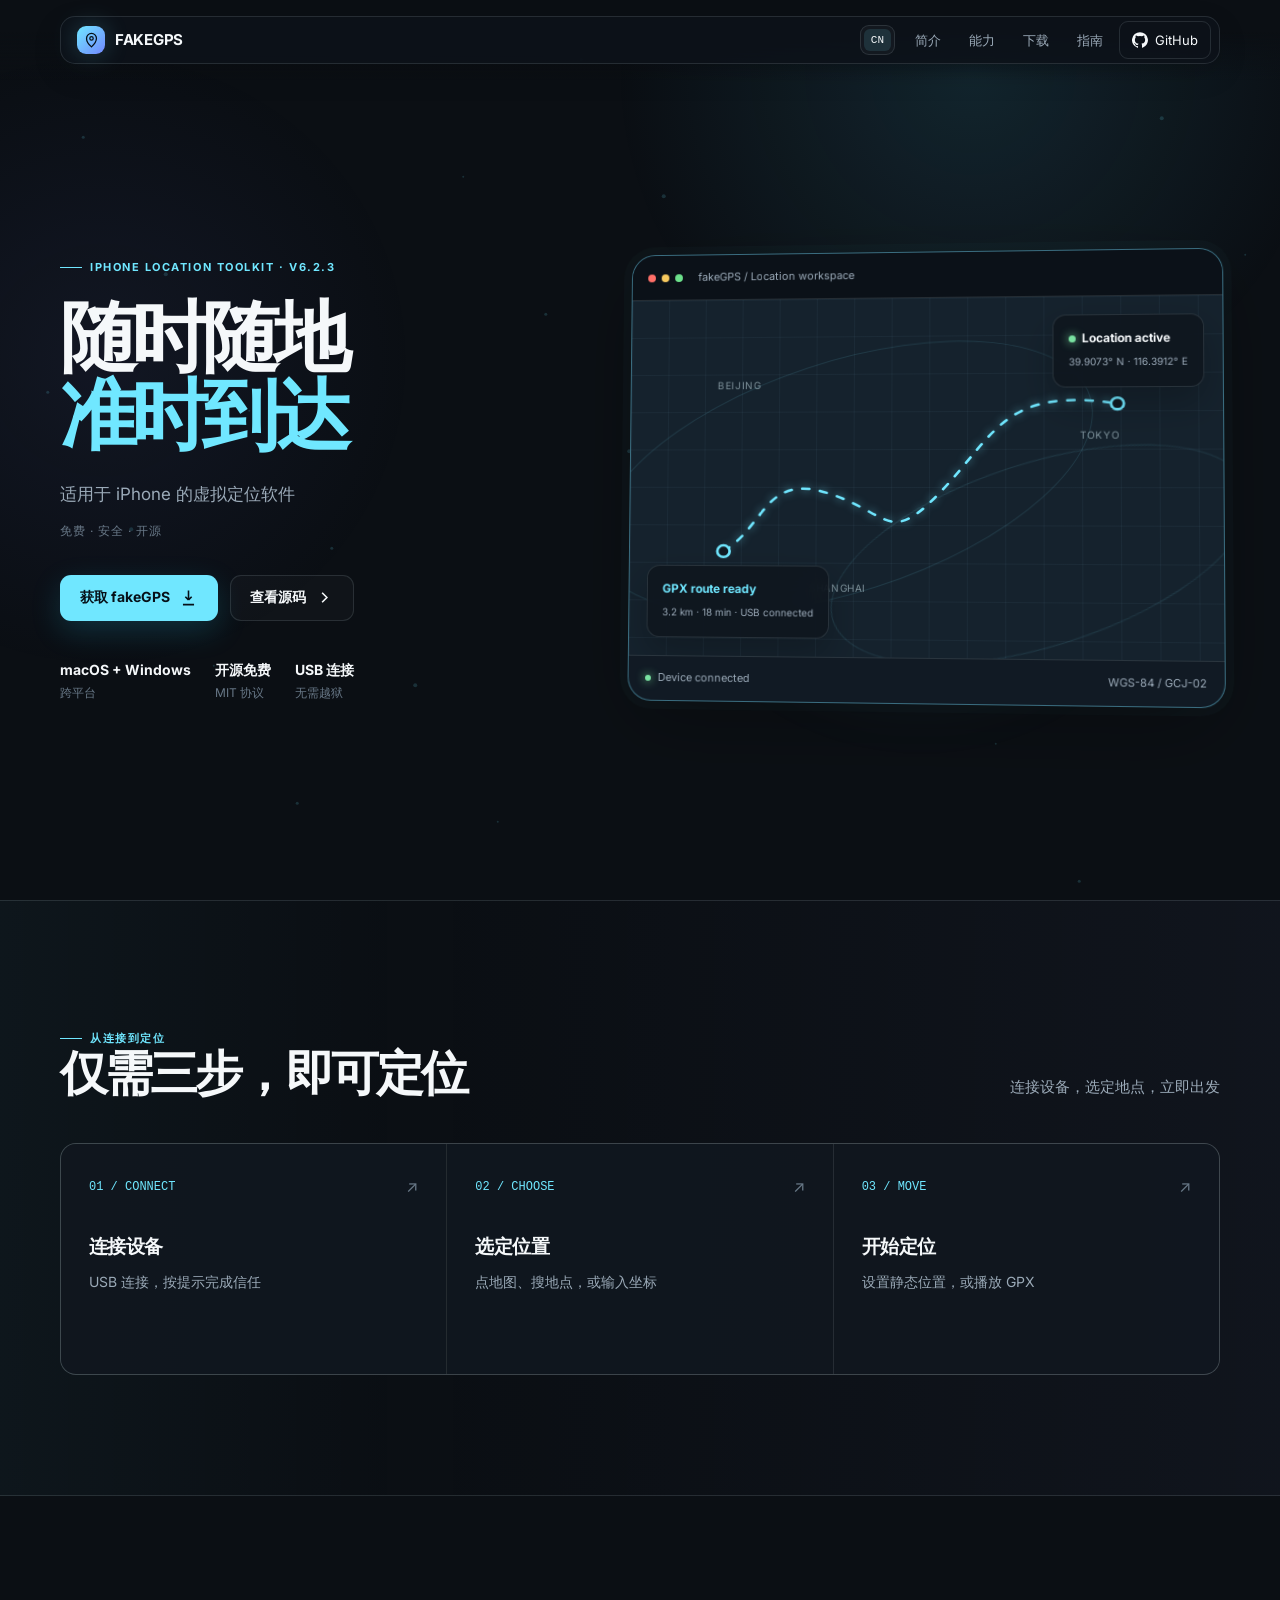
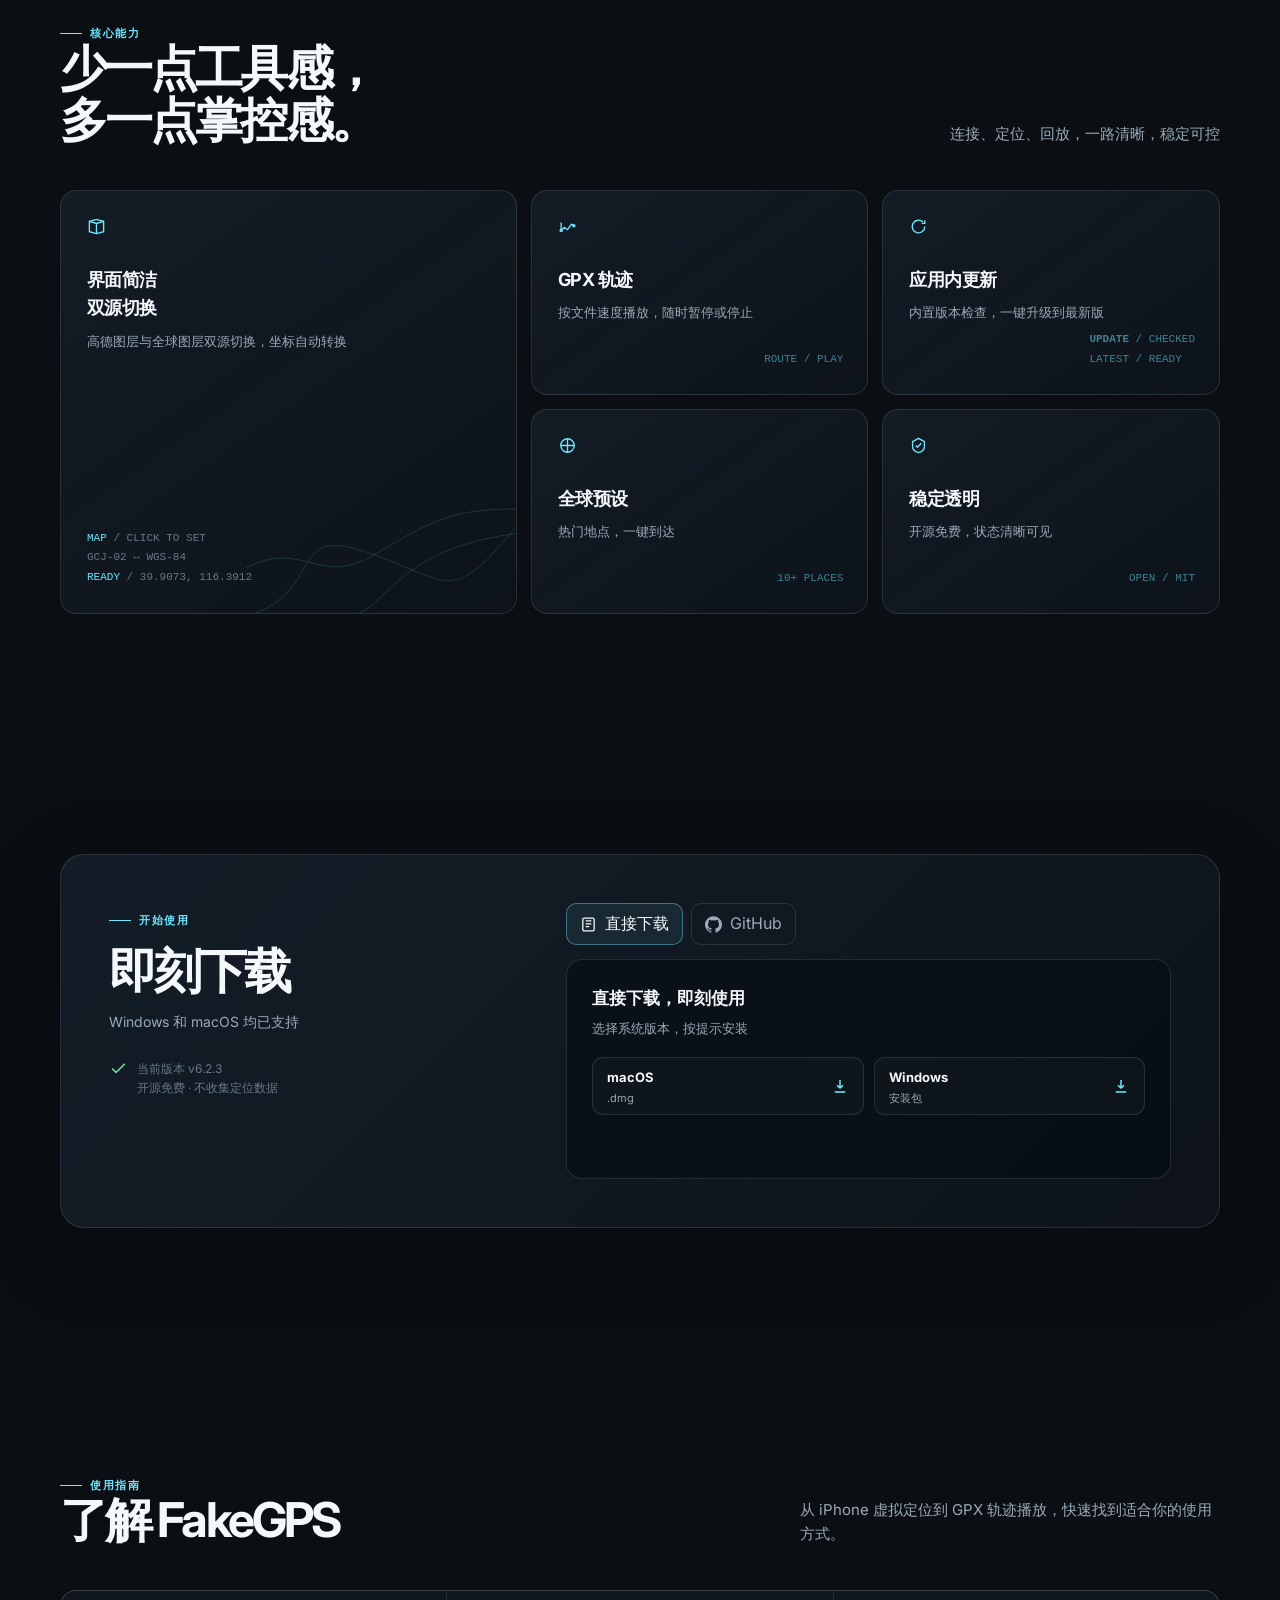
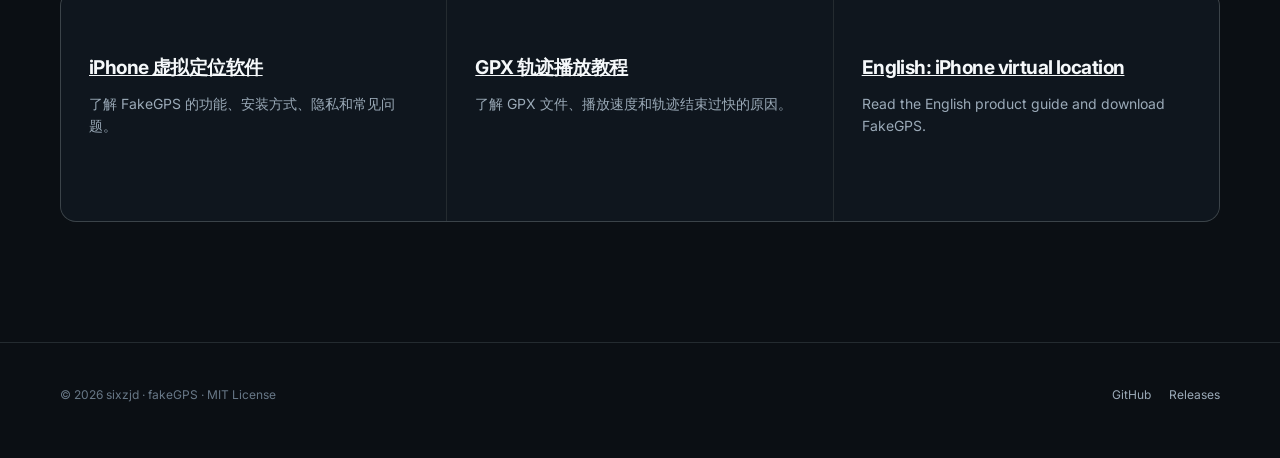
==== commit c9bec7d1: "chore(site): bump to v6.2.3, drop npm tab, fix robots sitemap host - 版本号 6.2.2 → 6.2.3（JSON-LD softw" ====
--- a/index.html
+++ b/index.html
@@ -8,22 +8,22 @@
   <meta name="keywords" content="fakeGPS, Fake GPS, iPhone 虚拟定位, iPhone GPS 模拟, iOS 虚拟定位, GPS spoofing, iPhone location changer, GPX, macOS, Windows">
   <meta name="author" content="sixzjd">
   <meta name="robots" content="index,follow,max-image-preview:large">
-  <link rel="canonical" href="https://www.sixzjd.sbs/">
-  <link rel="alternate" hreflang="zh-CN" href="https://www.sixzjd.sbs/">
-  <link rel="alternate" hreflang="en" href="https://www.sixzjd.sbs/?lang=en">
-  <link rel="alternate" hreflang="x-default" href="https://www.sixzjd.sbs/">
+  <link rel="canonical" href="https://fakegps.sixzjd.sbs/">
+  <link rel="alternate" hreflang="zh-CN" href="https://fakegps.sixzjd.sbs/">
+  <link rel="alternate" hreflang="en" href="https://fakegps.sixzjd.sbs/?lang=en">
+  <link rel="alternate" hreflang="x-default" href="https://fakegps.sixzjd.sbs/">
   <link rel="icon" type="image/svg+xml" href="/favicon.svg">
   <title>fakeGPS — 随时随地，准时到达</title>
   <meta property="og:type" content="website">
   <meta property="og:site_name" content="fakeGPS">
   <meta property="og:title" content="fakeGPS — iPhone 虚拟定位工具">
   <meta property="og:description" content="连接 iPhone，选择地点，立即生效。支持 macOS、Windows、地图点选与 GPX 轨迹。">
-  <meta property="og:url" content="https://www.sixzjd.sbs/">
-  <meta property="og:image" content="https://www.sixzjd.sbs/og-image.svg">
+  <meta property="og:url" content="https://fakegps.sixzjd.sbs/">
+  <meta property="og:image" content="https://fakegps.sixzjd.sbs/og-image.svg">
   <meta name="twitter:card" content="summary_large_image">
   <meta name="twitter:title" content="fakeGPS — iPhone 虚拟定位工具">
   <meta name="twitter:description" content="A clean iPhone virtual location tool for macOS and Windows.">
-  <meta name="twitter:image" content="https://www.sixzjd.sbs/og-image.svg">
+  <meta name="twitter:image" content="https://fakegps.sixzjd.sbs/og-image.svg">
   <style>
     @import url('https://fonts.googleapis.com/css2?family=Inter:wght@400;500;600;700;800&display=swap');
 
@@ -256,7 +256,7 @@
     }
   </style>
   <script type="application/ld+json">
-  {"@context":"https://schema.org","@type":"SoftwareApplication","name":"fakeGPS","url":"https://www.sixzjd.sbs/","description":"A clean virtual location tool for iPhone on macOS and Windows.","softwareVersion":"6.2.2","applicationCategory":"UtilitiesApplication","operatingSystem":"macOS, Windows","applicationSubCategory":"GPS spoofing and GPX route playback","featureList":["iPhone virtual location","GPX route playback","AMap and global map sources","GCJ-02 and WGS-84 conversion"],"keywords":"fakeGPS, iPhone virtual location, iPhone GPS simulator, GPS spoofing, GPX","license":"https://opensource.org/licenses/MIT","downloadUrl":"https://github.com/sixzjd/fakeGPS-for-iPhone/releases/latest","codeRepository":"https://github.com/sixzjd/fakeGPS-for-iPhone"}
+  {"@context":"https://schema.org","@type":"SoftwareApplication","name":"fakeGPS","url":"https://fakegps.sixzjd.sbs/","description":"A clean virtual location tool for iPhone on macOS and Windows.","softwareVersion":"6.2.3","applicationCategory":"UtilitiesApplication","operatingSystem":"macOS, Windows","applicationSubCategory":"GPS spoofing and GPX route playback","featureList":["iPhone virtual location","GPX route playback","AMap and global map sources","GCJ-02 and WGS-84 conversion"],"keywords":"fakeGPS, iPhone virtual location, iPhone GPS simulator, GPS spoofing, GPX","license":"https://opensource.org/licenses/MIT","downloadUrl":"https://github.com/sixzjd/fakeGPS-for-iPhone/releases/latest","codeRepository":"https://github.com/sixzjd/fakeGPS-for-iPhone"}
   </script>
 </head>
 <body>
@@ -269,18 +269,18 @@
 
   <main id="main">
     <section class="wrap hero">
-      <div class="hero-copy reveal"><div class="eyebrow">iPhone location toolkit · v6.2.2</div><h1><span class="hero-title-primary">随时随地</span><span class="accent">准时到达</span></h1><p class="hero-lede">适用于 iPhone 的虚拟定位软件</p><div class="hero-proof">免费 · 安全 · 开源</div><div class="hero-actions"><a class="button button-primary" href="#download">获取 fakeGPS <svg class="icon" viewBox="0 0 24 24" fill="none" stroke="currentColor" stroke-width="2"><path d="M12 3v12m0 0 4-4m-4 4-4-4M5 21h14"/></svg></a><a class="button button-ghost" href="https://github.com/sixzjd/fakeGPS-for-iPhone" target="_blank" rel="noreferrer">查看源码 <svg class="icon" viewBox="0 0 24 24" fill="none" stroke="currentColor" stroke-width="2"><path d="m9 18 6-6-6-6"/></svg></a></div><div class="hero-meta"><div><strong>macOS + Windows</strong>跨平台</div><div><strong>开源免费</strong>MIT 协议</div><div><strong>USB 连接</strong>无需越狱</div></div></div>
+      <div class="hero-copy reveal"><div class="eyebrow">iPhone location toolkit · v6.2.3</div><h1><span class="hero-title-primary">随时随地</span><span class="accent">准时到达</span></h1><p class="hero-lede">适用于 iPhone 的虚拟定位软件</p><div class="hero-proof">免费 · 安全 · 开源</div><div class="hero-actions"><a class="button button-primary" href="#download">获取 fakeGPS <svg class="icon" viewBox="0 0 24 24" fill="none" stroke="currentColor" stroke-width="2"><path d="M12 3v12m0 0 4-4m-4 4-4-4M5 21h14"/></svg></a><a class="button button-ghost" href="https://github.com/sixzjd/fakeGPS-for-iPhone" target="_blank" rel="noreferrer">查看源码 <svg class="icon" viewBox="0 0 24 24" fill="none" stroke="currentColor" stroke-width="2"><path d="m9 18 6-6-6-6"/></svg></a></div><div class="hero-meta"><div><strong>macOS + Windows</strong>跨平台</div><div><strong>开源免费</strong>MIT 协议</div><div><strong>USB 连接</strong>无需越狱</div></div></div>
       <div class="preview-wrap reveal"><div class="preview-glow"></div><div class="preview"><div class="preview-top"><span class="traffic"><i></i><i></i><i></i></span><span class="preview-title">fakeGPS / Location workspace</span></div><div class="preview-map"><span class="map-label label-a">BEIJING</span><span class="map-label label-b">TOKYO</span><span class="map-label label-c">SHANGHAI</span><svg class="route" viewBox="0 0 500 300" preserveAspectRatio="none" aria-label="地图上的定位路线"><path d="M28 244 C75 214, 74 150, 145 174 S213 239, 273 170 S343 48, 465 68"/><circle cx="28" cy="244" r="7"/><circle cx="465" cy="68" r="7"/></svg><div class="preview-card location-card"><strong>Location active</strong><span>39.9073° N · 116.3912° E</span></div><div class="preview-card route-card"><strong>GPX route ready</strong><span>3.2 km · 18 min · USB connected</span></div></div><div class="preview-caption"><span class="live-dot">Device connected</span><span>WGS-84 / GCJ-02</span></div></div></div>
     </section>
 
     <section class="story section" id="workflow"><div class="wrap"><div class="section-head reveal"><div><div class="eyebrow">从连接到定位</div><h2>仅需三步，即可定位</h2></div><p>连接设备，选定地点，立即出发</p></div><div class="steps"><article class="step reveal"><span class="step-number">01 / CONNECT</span><h3>连接设备</h3><p>USB 连接，按提示完成信任</p><span class="step-arrow">↗</span></article><article class="step reveal"><span class="step-number">02 / CHOOSE</span><h3>选定位置</h3><p>点地图、搜地点，或输入坐标</p><span class="step-arrow">↗</span></article><article class="step reveal"><span class="step-number">03 / MOVE</span><h3>开始定位</h3><p>设置静态位置，或播放 GPX</p><span class="step-arrow">↗</span></article></div></div></section>
 
-    <section class="section" id="features"><div class="wrap"><div class="section-head reveal"><div><div class="eyebrow">核心能力</div><h2>少一点工具感，<br>多一点掌控感。</h2></div><p>连接、定位、回放，一路清晰，稳定可控</p></div><div class="feature-grid"><article class="feature feature-large reveal"><svg class="icon" viewBox="0 0 24 24" fill="none" stroke="currentColor" stroke-width="1.7"><path d="M3 5.5 12 3l9 2.5v13L12 21l-9-2.5v-13Z"/><path d="m3 5.5 9 2.7 9-2.7M12 8.2V21"/></svg><h3>界面简洁<br>双源切换</h3><p>高德图层与全球图层双源切换，坐标自动转换</p><div class="feature-code"><b>MAP</b>  /  CLICK TO SET<br>GCJ-02  ↔  WGS-84<br><b>READY</b>  /  39.9073, 116.3912</div><svg class="feature-map-lines" viewBox="0 0 300 180" fill="none"><path d="M8 146C80 118 40 55 126 86s78 54 160-46M22 174c58-42 75-7 112-44s70-57 148-66M0 100c56-30 72 20 128-13s80-50 162-45" stroke="currentColor" stroke-opacity=".33"/></svg></article><article class="feature reveal"><svg class="icon" viewBox="0 0 24 24" fill="none" stroke="currentColor" stroke-width="1.7"><path d="M4 17V7m0 10 4-4 4 3 5-7 3 2"/><circle cx="4" cy="17" r="1.4"/><circle cx="20" cy="11" r="1.4"/></svg><h3>GPX 轨迹</h3><p>按文件速度播放，随时暂停或停止</p><div class="feature-code">ROUTE / PLAY</div></article><article class="feature reveal"><svg class="icon" viewBox="0 0 24 24" fill="none" stroke="currentColor" stroke-width="1.7"><path d="m8 9-4 3 4 3M16 9l4 3-4 3M14 5l-4 14"/></svg><h3>CLI 命令行</h3><p>命令行启动，脚本自动化</p><div class="feature-code">$ fakegps set</div></article><article class="feature reveal"><svg class="icon" viewBox="0 0 24 24" fill="none" stroke="currentColor" stroke-width="1.7"><path d="M12 3v18M3 12h18"/><circle cx="12" cy="12" r="8.5"/></svg><h3>全球预设</h3><p>热门地点，一键到达</p><div class="feature-code">10+ PLACES</div></article><article class="feature reveal"><svg class="icon" viewBox="0 0 24 24" fill="none" stroke="currentColor" stroke-width="1.7"><path d="M12 3 4.5 7.2v5.6c0 4 2.7 6.8 7.5 8.2 4.8-1.4 7.5-4.2 7.5-8.2V7.2L12 3Z"/><path d="m8.5 12 2.2 2.2 4.8-5"/></svg><h3>稳定透明</h3><p>开源免费，状态清晰可见</p><div class="feature-code">OPEN / MIT</div></article></div></div></section>
-
-    <section class="section" id="download"><div class="wrap"><div class="download-shell reveal"><div><div class="eyebrow">开始使用</div><h2>即刻下载</h2><p>Windows 和 macOS 均已支持</p><div class="download-note"><svg class="icon" viewBox="0 0 24 24" fill="none" stroke="currentColor" stroke-width="2"><path d="M20 6 9 17l-5-5"/></svg><span>当前版本 v6.2.2<br>开源免费 · 不收集定位数据</span></div></div><div><div class="download-tabs" role="tablist" aria-label="安装方式"><button class="download-tab active" role="tab" aria-selected="true" data-tab="binary"><svg viewBox="0 0 24 24" fill="none" stroke="currentColor" stroke-width="1.8"><rect x="4" y="3" width="16" height="18" rx="2"/><path d="M8 7h8M8 11h8M8 15h5"/></svg>直接下载</button><button class="download-tab" role="tab" aria-selected="false" data-tab="npm"><svg viewBox="0 0 24 24" fill="none" stroke="currentColor" stroke-width="1.8"><path d="M3 5h18v14H3zM7 9v6m0-6h4v6m0 0v-3h3v3m0-6h3v6"/></svg>npm</button><button class="download-tab" role="tab" aria-selected="false" data-tab="github"><svg viewBox="0 0 24 24" fill="currentColor"><path d="M12 .3a12 12 0 0 0-3.79 23.39c.6.11.82-.26.82-.58v-2.04c-3.34.73-4.04-1.61-4.04-1.61-.55-1.39-1.34-1.76-1.34-1.76-1.09-.75.08-.74.08-.74 1.2.09 1.84 1.23 1.84 1.23 1.07 1.84 2.8 1.31 3.49 1 .11-.78.42-1.31.76-1.61-2.67-.3-5.47-1.34-5.47-5.94 0-1.31.47-2.38 1.24-3.22-.12-.3-.54-1.53.12-3.18 0 0 1.01-.32 3.3 1.23a11.5 11.5 0 0 1 6 0c2.29-1.55 3.3-1.23 3.3-1.23.66 1.65.24 2.88.12 3.18.77.84 1.24 1.91 1.24 3.22 0 4.61-2.81 5.63-5.48 5.93.43.37.81 1.1.81 2.22v3.29c0 .32.22.69.83.58A12 12 0 0 0 12 .3Z"/></svg>GitHub</button></div><div id="panel-binary" class="download-panel" role="tabpanel"><h3>直接下载，即刻使用</h3><p>选择系统版本，按提示安装</p><div class="download-options"><a class="download-option" href="/dl/FakeGPS-macOS.dmg" download><span><strong>macOS</strong><small>.dmg</small></span><svg viewBox="0 0 24 24" fill="none" stroke="currentColor" stroke-width="2"><path d="M12 4v11m0 0 4-4m-4 4-4-4M5 20h14"/></svg></a><a class="download-option" href="/dl/FakeGPS-Windows-Setup.exe" download><span><strong>Windows</strong><small>安装包</small></span><svg viewBox="0 0 24 24" fill="none" stroke="currentColor" stroke-width="2"><path d="M12 4v11m0 0 4-4m-4 4-4-4M5 20h14"/></svg></a></div></div><div id="panel-npm" class="download-panel" role="tabpanel" hidden><h3>通过 npm 安装</h3><p>自动识别平台，首次运行即完成下载</p><div class="command"><span>$</span> npm install -g fakegps<br><span>$</span> fakegps</div></div><div id="panel-github" class="download-panel" role="tabpanel" hidden><h3>从 GitHub 获取源码</h3><p>适合阅读、修改或自行构建</p><div class="command"><span>$</span> git clone https://github.com/sixzjd/fakeGPS-for-iPhone.git<br><span>$</span> cd fakeGPS-for-iPhone<br><span>$</span> pip install -r requirements.txt<br><span>$</span> python run_gui.py</div><a class="button button-ghost" style="margin-top:14px" href="https://github.com/sixzjd/fakeGPS-for-iPhone" target="_blank" rel="noreferrer">打开 GitHub 仓库 <svg class="icon" viewBox="0 0 24 24" fill="currentColor"><path d="M12 .3a12 12 0 0 0-3.79 23.39c.6.11.82-.26.82-.58v-2.04c-3.34.73-4.04-1.61-4.04-1.61-.55-1.39-1.34-1.76-1.34-1.76-1.09-.75.08-.74.08-.74 1.2.09 1.84 1.23 1.84 1.23 1.07 1.84 2.8 1.31 3.49 1 .11-.78.42-1.31.76-1.61-2.67-.3-5.47-1.34-5.47-5.94 0-1.31.47-2.38 1.24-3.22-.12-.3-.54-1.53.12-3.18 0 0 1.01-.32 3.3 1.23a11.5 11.5 0 0 1 6 0c2.29-1.55 3.3-1.23 3.3-1.23.66 1.65.24 2.88.12 3.18.77.84 1.24 1.91 1.24 3.22 0 4.61-2.81 5.63-5.48 5.93.43.37.81 1.1.81 2.22v3.29c0 .32.22.69.83.58A12 12 0 0 0 12 .3Z"/></svg></a></div></div></div></div></section>
+    <section class="section" id="features"><div class="wrap"><div class="section-head reveal"><div><div class="eyebrow">核心能力</div><h2>少一点工具感，<br>多一点掌控感。</h2></div><p>连接、定位、回放，一路清晰，稳定可控</p></div><div class="feature-grid"><article class="feature feature-large reveal"><svg class="icon" viewBox="0 0 24 24" fill="none" stroke="currentColor" stroke-width="1.7"><path d="M3 5.5 12 3l9 2.5v13L12 21l-9-2.5v-13Z"/><path d="m3 5.5 9 2.7 9-2.7M12 8.2V21"/></svg><h3>界面简洁<br>双源切换</h3><p>高德图层与全球图层双源切换，坐标自动转换</p><div class="feature-code"><b>MAP</b>  /  CLICK TO SET<br>GCJ-02  ↔  WGS-84<br><b>READY</b>  /  39.9073, 116.3912</div><svg class="feature-map-lines" viewBox="0 0 300 180" fill="none"><path d="M8 146C80 118 40 55 126 86s78 54 160-46M22 174c58-42 75-7 112-44s70-57 148-66M0 100c56-30 72 20 128-13s80-50 162-45" stroke="currentColor" stroke-opacity=".33"/></svg></article><article class="feature reveal"><svg class="icon" viewBox="0 0 24 24" fill="none" stroke="currentColor" stroke-width="1.7"><path d="M4 17V7m0 10 4-4 4 3 5-7 3 2"/><circle cx="4" cy="17" r="1.4"/><circle cx="20" cy="11" r="1.4"/></svg><h3>GPX 轨迹</h3><p>按文件速度播放，随时暂停或停止</p><div class="feature-code">ROUTE / PLAY</div></article><article class="feature reveal"><svg class="icon" viewBox="0 0 24 24" fill="none" stroke="currentColor" stroke-width="1.7"><path d="M20 12a8 8 0 1 1-2.34-5.66"/><path d="M20 4v4h-4"/></svg><h3>应用内更新</h3><p>内置版本检查，一键升级到最新版</p><div class="feature-code"><b>UPDATE</b>  /  CHECKED<br>LATEST  /  READY</div></article><article class="feature reveal"><svg class="icon" viewBox="0 0 24 24" fill="none" stroke="currentColor" stroke-width="1.7"><path d="M12 3v18M3 12h18"/><circle cx="12" cy="12" r="8.5"/></svg><h3>全球预设</h3><p>热门地点，一键到达</p><div class="feature-code">10+ PLACES</div></article><article class="feature reveal"><svg class="icon" viewBox="0 0 24 24" fill="none" stroke="currentColor" stroke-width="1.7"><path d="M12 3 4.5 7.2v5.6c0 4 2.7 6.8 7.5 8.2 4.8-1.4 7.5-4.2 7.5-8.2V7.2L12 3Z"/><path d="m8.5 12 2.2 2.2 4.8-5"/></svg><h3>稳定透明</h3><p>开源免费，状态清晰可见</p><div class="feature-code">OPEN / MIT</div></article></div></div></section>
+
+    <section class="section" id="download"><div class="wrap"><div class="download-shell reveal"><div><div class="eyebrow">开始使用</div><h2>即刻下载</h2><p>Windows 和 macOS 均已支持</p><div class="download-note"><svg class="icon" viewBox="0 0 24 24" fill="none" stroke="currentColor" stroke-width="2"><path d="M20 6 9 17l-5-5"/></svg><span>当前版本 v6.2.3<br>开源免费 · 不收集定位数据</span></div></div><div><div class="download-tabs" role="tablist" aria-label="安装方式"><button class="download-tab active" role="tab" aria-selected="true" data-tab="binary"><svg viewBox="0 0 24 24" fill="none" stroke="currentColor" stroke-width="1.8"><rect x="4" y="3" width="16" height="18" rx="2"/><path d="M8 7h8M8 11h8M8 15h5"/></svg>直接下载</button><button class="download-tab" role="tab" aria-selected="false" data-tab="github"><svg viewBox="0 0 24 24" fill="currentColor"><path d="M12 .3a12 12 0 0 0-3.79 23.39c.6.11.82-.26.82-.58v-2.04c-3.34.73-4.04-1.61-4.04-1.61-.55-1.39-1.34-1.76-1.34-1.76-1.09-.75.08-.74.08-.74 1.2.09 1.84 1.23 1.84 1.23 1.07 1.84 2.8 1.31 3.49 1 .11-.78.42-1.31.76-1.61-2.67-.3-5.47-1.34-5.47-5.94 0-1.31.47-2.38 1.24-3.22-.12-.3-.54-1.53.12-3.18 0 0 1.01-.32 3.3 1.23a11.5 11.5 0 0 1 6 0c2.29-1.55 3.3-1.23 3.3-1.23.66 1.65.24 2.88.12 3.18.77.84 1.24 1.91 1.24 3.22 0 4.61-2.81 5.63-5.48 5.93.43.37.81 1.1.81 2.22v3.29c0 .32.22.69.83.58A12 12 0 0 0 12 .3Z"/></svg>GitHub</button></div><div id="panel-binary" class="download-panel" role="tabpanel"><h3>直接下载，即刻使用</h3><p>选择系统版本，按提示安装</p><div class="download-options"><a class="download-option" href="/dl/FakeGPS-macOS.dmg" download><span><strong>macOS</strong><small>.dmg</small></span><svg viewBox="0 0 24 24" fill="none" stroke="currentColor" stroke-width="2"><path d="M12 4v11m0 0 4-4m-4 4-4-4M5 20h14"/></svg></a><a class="download-option" href="/dl/FakeGPS-Windows-Setup.exe" download><span><strong>Windows</strong><small>安装包</small></span><svg viewBox="0 0 24 24" fill="none" stroke="currentColor" stroke-width="2"><path d="M12 4v11m0 0 4-4m-4 4-4-4M5 20h14"/></svg></a></div></div><div id="panel-github" class="download-panel" role="tabpanel" hidden><h3>从 GitHub 获取源码</h3><p>适合阅读、修改或自行构建</p><div class="command"><span>$</span> git clone https://github.com/sixzjd/fakeGPS-for-iPhone.git<br><span>$</span> cd fakeGPS-for-iPhone<br><span>$</span> pip install -r requirements.txt<br><span>$</span> python run_gui.py</div><a class="button button-ghost" style="margin-top:14px" href="https://github.com/sixzjd/fakeGPS-for-iPhone" target="_blank" rel="noreferrer">打开 GitHub 仓库 <svg class="icon" viewBox="0 0 24 24" fill="currentColor"><path d="M12 .3a12 12 0 0 0-3.79 23.39c.6.11.82-.26.82-.58v-2.04c-3.34.73-4.04-1.61-4.04-1.61-.55-1.39-1.34-1.76-1.34-1.76-1.09-.75.08-.74.08-.74 1.2.09 1.84 1.23 1.84 1.23 1.07 1.84 2.8 1.31 3.49 1 .11-.78.42-1.31.76-1.61-2.67-.3-5.47-1.34-5.47-5.94 0-1.31.47-2.38 1.24-3.22-.12-.3-.54-1.53.12-3.18 0 0 1.01-.32 3.3 1.23a11.5 11.5 0 0 1 6 0c2.29-1.55 3.3-1.23 3.3-1.23.66 1.65.24 2.88.12 3.18.77.84 1.24 1.91 1.24 3.22 0 4.61-2.81 5.63-5.48 5.93.43.37.81 1.1.81 2.22v3.29c0 .32.22.69.83.58A12 12 0 0 0 12 .3Z"/></svg></a></div></div></div></div></section>
   </main>
   <section class="section" id="resources"><div class="wrap"><div class="section-head reveal"><div><div class="eyebrow">使用指南</div><h2>了解 FakeGPS</h2></div><p>从 iPhone 虚拟定位到 GPX 轨迹播放，快速找到适合你的使用方式。</p></div><div class="steps"><article class="step"><h3><a href="/iphone-xuni-dingwei/">iPhone 虚拟定位软件</a></h3><p>了解 FakeGPS 的功能、安装方式、隐私和常见问题。</p></article><article class="step"><h3><a href="/gpx-location-guide/">GPX 轨迹播放教程</a></h3><p>了解 GPX 文件、播放速度和轨迹结束过快的原因。</p></article><article class="step"><h3><a href="/en/iphone-location/">English: iPhone virtual location</a></h3><p>Read the English product guide and download FakeGPS.</p></article></div></div></section>
-  <footer><div class="wrap footer-row"><div>© 2026 sixzjd · fakeGPS · MIT License</div><div class="footer-links"><a href="https://github.com/sixzjd/fakeGPS-for-iPhone" target="_blank" rel="noreferrer">GitHub</a><a href="https://github.com/sixzjd/fakeGPS-for-iPhone/releases" target="_blank" rel="noreferrer">Releases</a><a href="https://www.npmjs.com/package/fakegps" target="_blank" rel="noreferrer">npm</a></div></div></footer>
+  <footer><div class="wrap footer-row"><div>© 2026 sixzjd · fakeGPS · MIT License</div><div class="footer-links"><a href="https://github.com/sixzjd/fakeGPS-for-iPhone" target="_blank" rel="noreferrer">GitHub</a><a href="https://github.com/sixzjd/fakeGPS-for-iPhone/releases" target="_blank" rel="noreferrer">Releases</a></div></div></footer>
   <script>
     const translations = {
       zh: { nav: ['简介','能力','下载','指南'], heroLead: '适用于 iPhone 的虚拟定位软件', workflowEyebrow: '从连接到定位', workflowTitle: '仅需三步，即可定位', workflowLead: '连接设备，选定地点，立即出发', steps: [['连接设备','USB 连接，按提示完成信任'],['选定位置','点地图、搜地点，或输入坐标'],['开始定位','设置静态位置，或播放 GPX']], featureEyebrow: '核心能力', featureTitle: '少一点工具感，<br>多一点掌控感。', featureLead: '连接、定位、回放，一路清晰，稳定可控', downloadEyebrow: '开始使用', downloadTitle: '即刻下载', downloadLead: 'Windows 和 macOS 均已支持' },
@@ -289,11 +289,11 @@
     const extendedCopy = {
       zh: {
         title: ['随时随地','准时到达'], proof: '免费 · 安全 · 开源', heroActions: ['获取 fakeGPS','查看源码'], meta: [['macOS + Windows','跨平台'],['开源免费','MIT 协议'],['USB 连接','无需越狱']], previewTitle: 'fakeGPS / Location workspace', previewLocation: 'Location active', previewRoute: 'GPX route ready', previewDevice: 'Device connected', skip: '跳到主要内容', navLabel: '主导航', githubLabel: '在 GitHub 查看 fakeGPS 源码',
-        featureCards: [['界面简洁<br>双源切换','高德图层与全球图层双源切换，坐标自动转换'],['GPX 轨迹','按文件速度播放，随时暂停或停止'],['CLI 命令行','命令行启动，脚本自动化'],['全球预设','热门地点，一键到达'],['稳定透明','开源免费，状态清晰可见']], downloadTabs: ['直接下载','npm','GitHub'], binary: ['直接下载，即刻使用','选择系统版本，按提示安装'], npm: ['通过 npm 安装','自动识别平台，首次运行即完成下载'], github: ['从 GitHub 获取源码','适合阅读、修改或自行构建'], downloadNote: '当前版本 v6.2.2<br>开源免费 · 不收集定位数据', options: ['.dmg','安装包'], footer: '© 2026 sixzjd · fakeGPS · MIT License'
+        featureCards: [['界面简洁<br>双源切换','高德图层与全球图层双源切换，坐标自动转换'],['GPX 轨迹','按文件速度播放，随时暂停或停止'],['应用内更新','内置版本检查，一键升级到最新版'],['全球预设','热门地点，一键到达'],['稳定透明','开源免费，状态清晰可见']], downloadTabs: ['直接下载','GitHub'], binary: ['直接下载，即刻使用','选择系统版本，按提示安装'], github: ['从 GitHub 获取源码','适合阅读、修改或自行构建'], downloadNote: '当前版本 v6.2.3<br>开源免费 · 不收集定位数据', options: ['.dmg','安装包'], footer: '© 2026 sixzjd · fakeGPS · MIT License'
       },
       en: {
         title: ['Anywhere, Anytime','Always on Time'], proof: 'Free · Secure · Open source', heroActions: ['Get fakeGPS','View source'], meta: [['macOS + Windows','Cross-platform'],['Open source','MIT licensed'],['USB connection','No jailbreak']], previewTitle: 'fakeGPS / Location workspace', previewLocation: 'Location active', previewRoute: 'GPX route ready', previewDevice: 'Device connected', skip: 'Skip to content', navLabel: 'Main navigation', githubLabel: 'View fakeGPS on GitHub',
-        featureCards: [['Clean interface<br>Dual map sources','Switch between AMap and global maps with automatic coordinate conversion'],['GPX routes','Play at the file speed, with pause and stop controls'],['CLI workflow','Launch from the command line and automate repeat tasks'],['Global presets','Popular destinations, ready in one click'],['Clear and open','Open source, free to use, easy to understand']], downloadTabs: ['Direct download','npm','GitHub'], binary: ['Download and get started','Choose your platform and install'], npm: ['Install with npm','Detects your platform and downloads on first run'], github: ['Get the source on GitHub','Read, modify, or build it yourself'], downloadNote: 'Current version v6.2.2<br>Open source · No location data collected', options: ['.dmg','Installer'], footer: '© 2026 sixzjd · fakeGPS · MIT License'
+        featureCards: [['Clean interface<br>Dual map sources','Switch between AMap and global maps with automatic coordinate conversion'],['GPX routes','Play at the file speed, with pause and stop controls'],['In-app updates','Built-in version check, upgrade to the latest build in one click'],['Global presets','Popular destinations, ready in one click'],['Clear and open','Open source, free to use, easy to understand']], downloadTabs: ['Direct download','GitHub'], binary: ['Download and get started','Choose your platform and install'], github: ['Get the source on GitHub','Read, modify, or build it yourself'], downloadNote: 'Current version v6.2.3<br>Open source · No location data collected', options: ['.dmg','Installer'], footer: '© 2026 sixzjd · fakeGPS · MIT License'
       }
     };
     function applyExtendedLanguage(lang) {
@@ -316,7 +316,6 @@
       document.querySelectorAll('#features .feature p').forEach((el, i) => el.textContent = c.featureCards[i][1]);
       document.querySelectorAll('.download-tab').forEach((el, i) => el.lastChild.nodeValue = c.downloadTabs[i]);
       document.querySelector('#panel-binary h3').textContent = c.binary[0]; document.querySelector('#panel-binary > p').textContent = c.binary[1];
-      document.querySelector('#panel-npm h3').textContent = c.npm[0]; document.querySelector('#panel-npm > p').textContent = c.npm[1];
       document.querySelector('#panel-github h3').textContent = c.github[0]; document.querySelector('#panel-github > p').textContent = c.github[1];
       document.querySelector('.download-tabs').setAttribute('aria-label', lang === 'en' ? 'Download options' : '安装方式');
       textNode('#panel-github .button-ghost', lang === 'en' ? 'Open GitHub repository' : '打开 GitHub 仓库');
